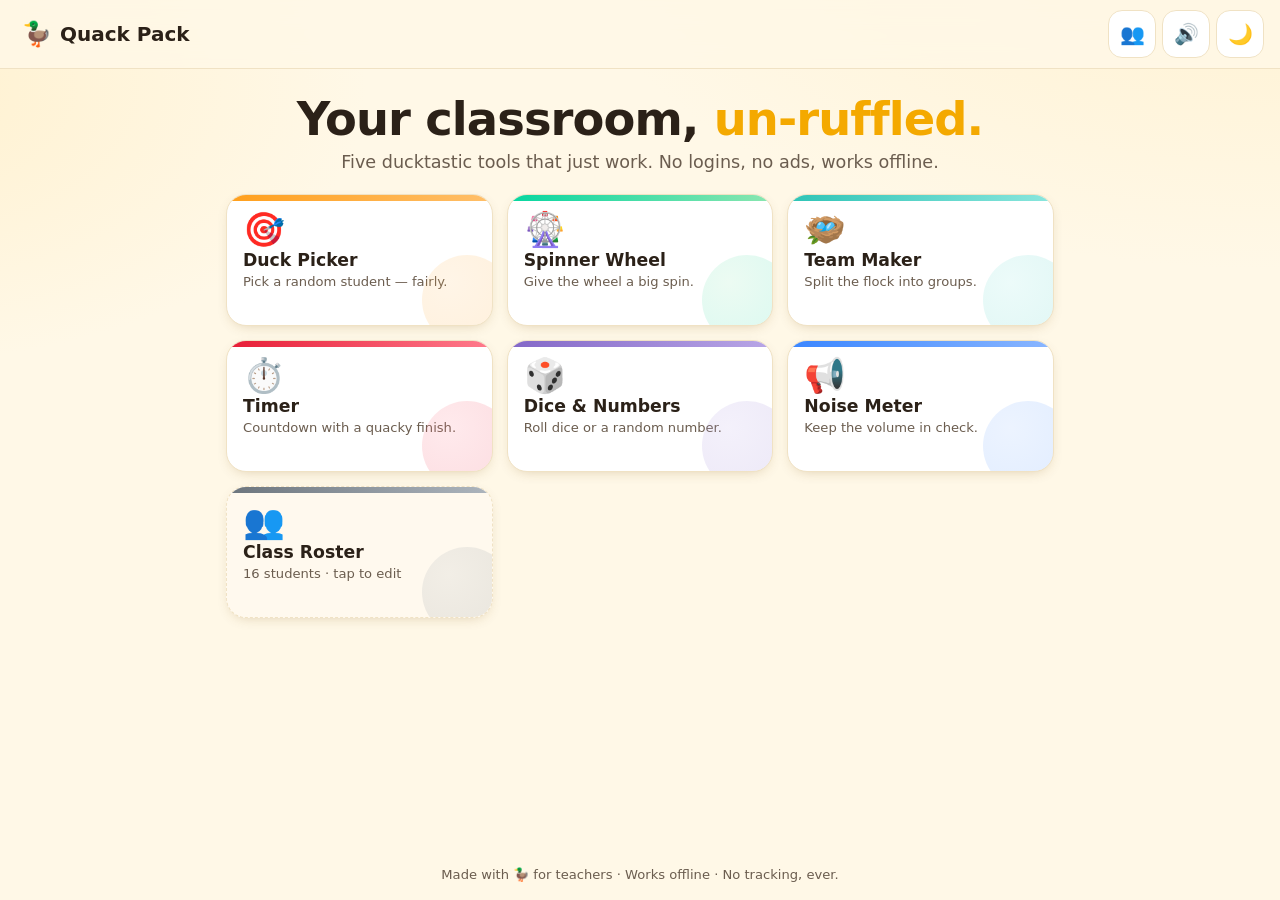
==== index.html @ 996c87c2 "Add Spinner Wheel and Coin Flip tools New canvas-based Spinner Wheel (roster-driven, animated with a" ====
<!DOCTYPE html>
<html lang="en">
<head>
  <meta charset="UTF-8" />
  <meta name="viewport" content="width=device-width, initial-scale=1.0, viewport-fit=cover" />
  <meta name="theme-color" content="#ffd23f" />
  <meta name="description" content="Quack Pack — a free, fun, offline classroom toolkit for K-12 teachers. Random student picker, team maker, timer, dice roller and noise meter." />
  <title>Quack Pack 🦆 — Classroom Toolkit</title>
  <link rel="icon" href="data:image/svg+xml,%3Csvg xmlns='http://www.w3.org/2000/svg' viewBox='0 0 100 100'%3E%3Ctext y='.9em' font-size='90'%3E%F0%9F%A6%86%3C/text%3E%3C/svg%3E" />
  <link rel="stylesheet" href="styles.css" />
</head>
<body>
  <a class="skip-link" href="#main">Skip to content</a>

  <header class="app-header">
    <button class="brand" id="homeBtn" aria-label="Go to Quack Pack home">
      <span class="brand-duck" aria-hidden="true">🦆</span>
      <span class="brand-text">Quack&nbsp;Pack</span>
    </button>
    <div class="header-actions">
      <button class="icon-btn" id="rosterBtn" aria-label="Edit class roster" title="Class roster">
        <span aria-hidden="true">👥</span>
      </button>
      <button class="icon-btn" id="soundBtn" aria-label="Toggle sound" title="Toggle sound" aria-pressed="true">
        <span aria-hidden="true" id="soundIcon">🔊</span>
      </button>
      <button class="icon-btn" id="themeBtn" aria-label="Toggle dark mode" title="Toggle dark mode">
        <span aria-hidden="true" id="themeIcon">🌙</span>
      </button>
    </div>
  </header>

  <main id="main" class="app-main">

    <!-- ===================== HOME / TOOL GRID ===================== -->
    <section id="view-home" class="view is-active" aria-label="Choose a tool">
      <div class="hero">
        <h1 class="hero-title">Your classroom, <span class="wobble">un‑ruffled.</span></h1>
        <p class="hero-sub">Five ducktastic tools that just work. No logins, no ads, works offline.</p>
      </div>

      <nav class="tool-grid" aria-label="Tools">
        <button class="tool-card" data-tool="picker" style="--c:#ff9f1c;--c2:#ffbf69">
          <span class="tool-emoji" aria-hidden="true">🎯</span>
          <span class="tool-name">Duck Picker</span>
          <span class="tool-desc">Pick a random student — fairly.</span>
        </button>
        <button class="tool-card" data-tool="wheel" style="--c:#06d6a0;--c2:#8ae6b0">
          <span class="tool-emoji" aria-hidden="true">🎡</span>
          <span class="tool-name">Spinner Wheel</span>
          <span class="tool-desc">Give the wheel a big spin.</span>
        </button>
        <button class="tool-card" data-tool="teams" style="--c:#2ec4b6;--c2:#8ae6dd">
          <span class="tool-emoji" aria-hidden="true">🪺</span>
          <span class="tool-name">Team Maker</span>
          <span class="tool-desc">Split the flock into groups.</span>
        </button>
        <button class="tool-card" data-tool="timer" style="--c:#e71d36;--c2:#ff7b8c">
          <span class="tool-emoji" aria-hidden="true">⏱️</span>
          <span class="tool-name">Timer</span>
          <span class="tool-desc">Countdown with a quacky finish.</span>
        </button>
        <button class="tool-card" data-tool="dice" style="--c:#8367c7;--c2:#b8a6e6">
          <span class="tool-emoji" aria-hidden="true">🎲</span>
          <span class="tool-name">Dice &amp; Numbers</span>
          <span class="tool-desc">Roll dice or a random number.</span>
        </button>
        <button class="tool-card" data-tool="noise" style="--c:#3a86ff;--c2:#8ab6ff">
          <span class="tool-emoji" aria-hidden="true">📢</span>
          <span class="tool-name">Noise Meter</span>
          <span class="tool-desc">Keep the volume in check.</span>
        </button>
        <button class="tool-card ghost" id="rosterCard" style="--c:#6c757d;--c2:#adb5bd">
          <span class="tool-emoji" aria-hidden="true">👥</span>
          <span class="tool-name">Class Roster</span>
          <span class="tool-desc" id="rosterCount">Add your students →</span>
        </button>
      </nav>
    </section>

    <!-- ===================== DUCK PICKER ===================== -->
    <section id="view-picker" class="view" aria-label="Duck Picker" hidden>
      <div class="tool-head">
        <button class="back-btn" data-back aria-label="Back to tools">‹ Tools</button>
        <h2>🎯 Duck Picker</h2>
      </div>
      <div class="stage picker-stage">
        <div class="pond" id="pond" aria-hidden="true"></div>
        <div class="picked-name" id="pickedName" role="status" aria-live="polite">Tap “Pick” to choose</div>
      </div>
      <div class="controls">
        <button class="btn btn-primary big" id="pickBtn">🎯 Pick a duck</button>
        <label class="switch">
          <input type="checkbox" id="noRepeat" checked />
          <span>No repeats until everyone’s picked</span>
        </label>
        <button class="btn btn-ghost" id="resetPicker">Reset picks</button>
        <p class="hint" id="pickerHint"></p>
      </div>
    </section>

    <!-- ===================== SPINNER WHEEL ===================== -->
    <section id="view-wheel" class="view" aria-label="Spinner Wheel" hidden>
      <div class="tool-head">
        <button class="back-btn" data-back aria-label="Back to tools">‹ Tools</button>
        <h2>🎡 Spinner Wheel</h2>
      </div>
      <div class="stage wheel-stage">
        <div class="wheel-wrap">
          <div class="wheel-pointer" aria-hidden="true"></div>
          <canvas id="wheelCanvas" width="620" height="620" role="img" aria-label="Spinner wheel of student names"></canvas>
          <button class="wheel-hub" id="wheelSpin" aria-label="Spin the wheel">SPIN</button>
        </div>
        <div class="picked-name wheel-result" id="wheelResult" role="status" aria-live="polite">Give it a spin!</div>
      </div>
      <div class="controls">
        <label class="switch">
          <input type="checkbox" id="wheelRemove" />
          <span>Remove each name after it’s picked</span>
        </label>
        <button class="btn btn-ghost" id="wheelReset">Reset wheel</button>
      </div>
    </section>

    <!-- ===================== TEAM MAKER ===================== -->
    <section id="view-teams" class="view" aria-label="Team Maker" hidden>
      <div class="tool-head">
        <button class="back-btn" data-back aria-label="Back to tools">‹ Tools</button>
        <h2>🪺 Team Maker</h2>
      </div>
      <div class="controls team-controls">
        <div class="seg" role="group" aria-label="Split method">
          <button class="seg-btn is-on" id="byTeams" data-mode="teams">By # of teams</button>
          <button class="seg-btn" id="bySize" data-mode="size">By team size</button>
        </div>
        <div class="stepper">
          <button class="btn btn-ghost step" id="teamMinus" aria-label="Decrease">−</button>
          <div class="stepper-val"><span id="teamNum">4</span><small id="teamLabel">teams</small></div>
          <button class="btn btn-ghost step" id="teamPlus" aria-label="Increase">+</button>
        </div>
        <button class="btn btn-primary big" id="makeTeams">🪺 Make teams</button>
      </div>
      <div class="teams-out" id="teamsOut" aria-live="polite"></div>
    </section>

    <!-- ===================== TIMER ===================== -->
    <section id="view-timer" class="view" aria-label="Timer" hidden>
      <div class="tool-head">
        <button class="back-btn" data-back aria-label="Back to tools">‹ Tools</button>
        <h2>⏱️ Timer</h2>
      </div>
      <div class="stage timer-stage">
        <svg class="ring" viewBox="0 0 120 120" aria-hidden="true">
          <circle class="ring-bg" cx="60" cy="60" r="54" />
          <circle class="ring-fg" id="ringFg" cx="60" cy="60" r="54" />
        </svg>
        <div class="timer-face">
          <div class="timer-display" id="timerDisplay" role="timer" aria-live="off">05:00</div>
          <div class="timer-sub" id="timerSub">Ready</div>
        </div>
      </div>
      <div class="presets">
        <button class="chip" data-sec="30">30s</button>
        <button class="chip" data-sec="60">1m</button>
        <button class="chip" data-sec="120">2m</button>
        <button class="chip" data-sec="300">5m</button>
        <button class="chip" data-sec="600">10m</button>
        <button class="chip" data-sec="900">15m</button>
      </div>
      <div class="controls timer-controls">
        <button class="btn btn-ghost step" id="tMinus" aria-label="Subtract a minute">−1m</button>
        <button class="btn btn-primary big" id="timerToggle">▶ Start</button>
        <button class="btn btn-ghost step" id="tPlus" aria-label="Add a minute">+1m</button>
        <button class="btn btn-ghost" id="timerReset">Reset</button>
      </div>
    </section>

    <!-- ===================== DICE & NUMBERS ===================== -->
    <section id="view-dice" class="view" aria-label="Dice and Numbers" hidden>
      <div class="tool-head">
        <button class="back-btn" data-back aria-label="Back to tools">‹ Tools</button>
        <h2>🎲 Dice &amp; Numbers</h2>
      </div>
      <div class="seg" role="group" aria-label="Mode">
        <button class="seg-btn is-on" data-dmode="dice">Dice</button>
        <button class="seg-btn" data-dmode="number">Number</button>
        <button class="seg-btn" data-dmode="coin">Coin</button>
      </div>

      <div id="diceMode">
        <div class="stage dice-stage" id="diceStage"></div>
        <div class="presets">
          <button class="chip dice-count is-on" data-n="1">1 die</button>
          <button class="chip dice-count" data-n="2">2 dice</button>
          <button class="chip dice-count" data-n="3">3 dice</button>
          <button class="chip dice-count" data-n="4">4 dice</button>
        </div>
        <div class="controls">
          <button class="btn btn-primary big" id="rollBtn">🎲 Roll</button>
          <p class="hint" id="diceTotal"></p>
        </div>
      </div>

      <div id="numberMode" hidden>
        <div class="stage number-stage"><span id="numberOut">?</span></div>
        <div class="range-row">
          <label>Min <input type="number" id="numMin" value="1" inputmode="numeric" /></label>
          <label>Max <input type="number" id="numMax" value="100" inputmode="numeric" /></label>
        </div>
        <div class="controls">
          <button class="btn btn-primary big" id="genNumber">🔢 Generate</button>
        </div>
      </div>

      <div id="coinMode" hidden>
        <div class="stage coin-stage">
          <div class="coin" id="coin"><span id="coinFace">🦆</span></div>
        </div>
        <div class="controls">
          <button class="btn btn-primary big" id="flipCoin">🪙 Flip</button>
          <p class="hint" id="coinOut">Heads = 🦆 &nbsp;·&nbsp; Tails = ⭐</p>
        </div>
      </div>
    </section>

    <!-- ===================== NOISE METER ===================== -->
    <section id="view-noise" class="view" aria-label="Noise Meter" hidden>
      <div class="tool-head">
        <button class="back-btn" data-back aria-label="Back to tools">‹ Tools</button>
        <h2>📢 Noise Meter</h2>
      </div>
      <div class="stage noise-stage">
        <div class="noise-duck" id="noiseDuck" aria-hidden="true">😌</div>
        <div class="noise-bar-wrap" aria-hidden="true">
          <div class="noise-bar" id="noiseBar"></div>
        </div>
        <div class="noise-label" id="noiseLabel" role="status" aria-live="polite">Tap start to listen</div>
      </div>
      <div class="controls">
        <button class="btn btn-primary big" id="noiseToggle">🎙️ Start listening</button>
        <label class="range-slider">
          Alarm threshold
          <input type="range" id="noiseThresh" min="20" max="95" value="65" />
        </label>
        <p class="hint">Audio stays on this device — nothing is recorded or sent anywhere.</p>
      </div>
    </section>

  </main>

  <!-- ===================== ROSTER MODAL ===================== -->
  <div class="modal-backdrop" id="rosterModal" hidden>
    <div class="modal" role="dialog" aria-modal="true" aria-labelledby="rosterTitle">
      <div class="modal-head">
        <h2 id="rosterTitle">👥 Class Roster</h2>
        <button class="icon-btn" id="closeRoster" aria-label="Close">✕</button>
      </div>
      <p class="modal-hint">One name per line. Saved on this device automatically.</p>
      <textarea id="rosterText" spellcheck="false" placeholder="Ada&#10;Grace&#10;Alan&#10;Katherine&#10;…"></textarea>
      <div class="modal-foot">
        <span class="roster-badge"><span id="rosterModalCount">0</span> students</span>
        <div class="modal-foot-actions">
          <button class="btn btn-ghost" id="sampleRoster">Load sample</button>
          <button class="btn btn-primary" id="saveRoster">Save</button>
        </div>
      </div>
    </div>
  </div>

  <div class="toast" id="toast" role="status" aria-live="polite" hidden></div>

  <footer class="app-footer">
    Made with 🦆 for teachers · Works offline · No tracking, ever.
  </footer>

  <script src="app.js"></script>
</body>
</html>
---- styles.css ----
/* ===========================================================
   Quack Pack — Classroom Toolkit
   A single, self-contained stylesheet. Mobile-first, theme-aware.
   =========================================================== */

:root {
  --bg: #fff8e7;
  --bg-2: #fff1cf;
  --surface: #ffffff;
  --surface-2: #fff9ee;
  --ink: #2b2118;
  --ink-soft: #6b5d4f;
  --line: #f0e2c4;
  --brand: #ffd23f;
  --brand-deep: #f4a900;
  --accent: #ff9f1c;
  --danger: #e71d36;
  --good: #2ec4b6;
  --shadow: 0 10px 30px -12px rgba(120, 80, 0, .35);
  --shadow-sm: 0 4px 14px -6px rgba(120, 80, 0, .3);
  --radius: 20px;
  --radius-sm: 13px;
  --font: "Baloo 2", "Nunito", system-ui, -apple-system, "Segoe UI", Roboto, sans-serif;
  --tap: 48px;
}

:root[data-theme="dark"] {
  --bg: #1a1712;
  --bg-2: #221d16;
  --surface: #262019;
  --surface-2: #2f271e;
  --ink: #f7efe2;
  --ink-soft: #b7a892;
  --line: #3a3025;
  --shadow: 0 12px 34px -14px rgba(0, 0, 0, .6);
  --shadow-sm: 0 4px 14px -6px rgba(0, 0, 0, .5);
}

* { box-sizing: border-box; }

html { -webkit-text-size-adjust: 100%; }

body {
  margin: 0;
  font-family: var(--font);
  color: var(--ink);
  background:
    radial-gradient(1200px 600px at 100% -10%, var(--bg-2), transparent 60%),
    radial-gradient(900px 500px at -10% 10%, var(--bg-2), transparent 55%),
    var(--bg);
  min-height: 100dvh;
  display: flex;
  flex-direction: column;
  -webkit-font-smoothing: antialiased;
  overscroll-behavior-y: none;
}

/* Load two friendly rounded fonts; degrades gracefully if offline */
@font-face { font-family: "Baloo 2"; font-display: swap; src: local("Baloo 2"); }

.skip-link {
  position: absolute; left: -999px; top: 0; z-index: 100;
  background: var(--ink); color: var(--bg);
  padding: 10px 16px; border-radius: 0 0 10px 0;
}
.skip-link:focus { left: 0; }

/* ---------- Header ---------- */
.app-header {
  position: sticky; top: 0; z-index: 20;
  display: flex; align-items: center; justify-content: space-between;
  gap: 12px;
  padding: max(10px, env(safe-area-inset-top)) 16px 10px;
  padding-left: max(16px, env(safe-area-inset-left));
  padding-right: max(16px, env(safe-area-inset-right));
  background: color-mix(in srgb, var(--bg) 82%, transparent);
  backdrop-filter: blur(12px);
  border-bottom: 1px solid var(--line);
}
.brand {
  display: flex; align-items: center; gap: 8px;
  background: none; border: 0; cursor: pointer;
  font-family: var(--font); font-weight: 800; font-size: 1.25rem;
  color: var(--ink); padding: 6px; border-radius: 12px;
}
.brand-duck { font-size: 1.5rem; transform-origin: 60% 70%; display: inline-block; }
.brand:hover .brand-duck { animation: waddle .5s ease; }
@keyframes waddle { 25%{transform:rotate(-12deg)} 75%{transform:rotate(12deg)} }
.header-actions { display: flex; gap: 6px; }
.icon-btn {
  width: var(--tap); height: var(--tap);
  min-width: var(--tap);
  display: grid; place-items: center;
  font-size: 1.25rem;
  background: var(--surface); color: var(--ink);
  border: 1px solid var(--line); border-radius: 14px;
  cursor: pointer; transition: transform .12s, background .2s;
}
.icon-btn:hover { background: var(--surface-2); }
.icon-btn:active { transform: scale(.92); }
.icon-btn[aria-pressed="false"] { opacity: .5; }

/* ---------- Layout ---------- */
.app-main {
  flex: 1;
  width: 100%; max-width: 860px;
  margin: 0 auto;
  padding: 18px max(16px, env(safe-area-inset-left)) 30px;
  padding-right: max(16px, env(safe-area-inset-right));
}
.view { animation: fade .35s ease; }
.view[hidden] { display: none; }
@keyframes fade { from { opacity: 0; transform: translateY(10px); } }

/* ---------- Hero ---------- */
.hero { text-align: center; margin: 8px 0 22px; }
.hero-title {
  font-size: clamp(1.8rem, 6vw, 2.9rem);
  line-height: 1.05; margin: 0 0 8px; letter-spacing: -.02em;
}
.wobble { color: var(--brand-deep); white-space: nowrap; }
.hero-sub { color: var(--ink-soft); margin: 0; font-size: clamp(.95rem, 3.4vw, 1.1rem); }

/* ---------- Tool grid ---------- */
.tool-grid {
  display: grid;
  grid-template-columns: repeat(2, 1fr);
  gap: 14px;
}
@media (min-width: 620px) { .tool-grid { grid-template-columns: repeat(3, 1fr); } }
.tool-card {
  position: relative; overflow: hidden;
  display: flex; flex-direction: column; align-items: flex-start; gap: 4px;
  text-align: left;
  padding: 18px 16px 16px;
  min-height: 132px;
  background: var(--surface);
  border: 1px solid var(--line);
  border-radius: var(--radius);
  cursor: pointer;
  box-shadow: var(--shadow-sm);
  transition: transform .15s cubic-bezier(.2,.8,.2,1), box-shadow .2s;
  font-family: var(--font);
  color: var(--ink);
}
.tool-card::before {
  content: ""; position: absolute; inset: 0 0 auto 0; height: 6px;
  background: linear-gradient(90deg, var(--c), var(--c2));
}
.tool-card::after {
  content: ""; position: absolute; right: -20px; bottom: -20px;
  width: 90px; height: 90px; border-radius: 50%;
  background: radial-gradient(circle at 30% 30%, var(--c2), var(--c));
  opacity: .16; transition: transform .3s;
}
.tool-card:hover { transform: translateY(-4px); box-shadow: var(--shadow); }
.tool-card:hover::after { transform: scale(1.35); }
.tool-card:active { transform: translateY(-1px) scale(.99); }
.tool-emoji { font-size: 2.1rem; line-height: 1; }
.tool-name { font-weight: 800; font-size: 1.08rem; }
.tool-desc { font-size: .82rem; color: var(--ink-soft); }
.tool-card.ghost { background: var(--surface-2); border-style: dashed; }

/* ---------- Tool head ---------- */
.tool-head { display: flex; align-items: center; gap: 12px; margin-bottom: 18px; }
.tool-head h2 { margin: 0; font-size: 1.45rem; }
.back-btn {
  background: var(--surface); border: 1px solid var(--line);
  color: var(--ink); font-family: var(--font); font-weight: 700;
  padding: 10px 14px; border-radius: 12px; cursor: pointer;
  min-height: var(--tap);
}
.back-btn:hover { background: var(--surface-2); }

/* ---------- Buttons ---------- */
.btn {
  font-family: var(--font); font-weight: 800; font-size: 1rem;
  border-radius: 14px; cursor: pointer; border: 1px solid transparent;
  padding: 14px 22px; min-height: var(--tap);
  transition: transform .12s, box-shadow .2s, background .2s;
}
.btn:active { transform: scale(.96); }
.btn-primary {
  background: linear-gradient(180deg, var(--brand), var(--brand-deep));
  color: #4a2f00; box-shadow: 0 6px 0 -1px var(--brand-deep), var(--shadow-sm);
  border-color: var(--brand-deep);
}
.btn-primary:hover { filter: brightness(1.03); }
.btn-primary:active { box-shadow: 0 2px 0 -1px var(--brand-deep); transform: translateY(2px) scale(.99); }
.btn-primary.big { font-size: 1.15rem; padding: 16px 30px; }
.btn-ghost {
  background: var(--surface); color: var(--ink); border: 1px solid var(--line);
}
.btn-ghost:hover { background: var(--surface-2); }
.step { font-size: 1.05rem; padding: 14px 18px; }

.controls {
  display: flex; flex-direction: column; align-items: center; gap: 14px;
  margin-top: 22px;
}
.hint { color: var(--ink-soft); font-size: .95rem; margin: 0; text-align: center; min-height: 1.2em; }

/* Toggle switch */
.switch { display: inline-flex; align-items: center; gap: 10px; cursor: pointer; font-weight: 600; color: var(--ink-soft); }
.switch input { position: absolute; opacity: 0; width: 0; height: 0; }
.switch span { position: relative; padding-left: 52px; line-height: 30px; }
.switch span::before {
  content: ""; position: absolute; left: 0; top: 0; width: 44px; height: 26px; top: 2px;
  background: var(--line); border-radius: 999px; transition: background .2s;
}
.switch span::after {
  content: ""; position: absolute; left: 3px; top: 5px; width: 20px; height: 20px;
  background: #fff; border-radius: 50%; transition: transform .2s; box-shadow: 0 1px 3px rgba(0,0,0,.3);
}
.switch input:checked + span::before { background: var(--good); }
.switch input:checked + span::after { transform: translateX(18px); }
.switch input:focus-visible + span::before { outline: 3px solid var(--accent); outline-offset: 2px; }

/* ---------- Stages (shared) ---------- */
.stage {
  background: var(--surface);
  border: 1px solid var(--line);
  border-radius: var(--radius);
  box-shadow: var(--shadow-sm);
  padding: 24px;
  display: grid; place-items: center;
  min-height: 220px;
  position: relative; overflow: hidden;
}

/* Picker */
.picker-stage { gap: 14px; }
.pond {
  position: absolute; inset: auto 0 0 0; height: 46%;
  background: linear-gradient(180deg, transparent, color-mix(in srgb, var(--good) 22%, transparent));
  pointer-events: none;
}
.picked-name {
  position: relative; z-index: 1;
  font-size: clamp(1.6rem, 8vw, 3rem); font-weight: 800;
  text-align: center; line-height: 1.1; word-break: break-word;
  color: var(--ink); padding: 0 8px;
}
.picked-name.rolling { color: var(--ink-soft); }
.picked-name.win { animation: pop .5s cubic-bezier(.2,1.4,.4,1); color: var(--brand-deep); }
@keyframes pop { 0%{transform:scale(.4);opacity:0} 60%{transform:scale(1.15)} 100%{transform:scale(1)} }
.confetti-duck {
  position: fixed; top: -40px; z-index: 60; font-size: 1.6rem; pointer-events: none;
  animation: fall linear forwards;
}
@keyframes fall { to { transform: translateY(105vh) rotate(320deg); opacity: .9; } }

/* Teams */
.team-controls { align-items: stretch; }
.seg {
  display: flex; background: var(--surface-2); border: 1px solid var(--line);
  border-radius: 14px; padding: 4px; gap: 4px;
}
.seg-btn {
  flex: 1; border: 0; background: none; cursor: pointer;
  font-family: var(--font); font-weight: 700; color: var(--ink-soft);
  padding: 12px 8px; border-radius: 10px; min-height: 44px; transition: .2s;
}
.seg-btn.is-on { background: var(--surface); color: var(--ink); box-shadow: var(--shadow-sm); }
.stepper {
  display: flex; align-items: center; justify-content: center; gap: 18px;
}
.stepper-val { text-align: center; min-width: 100px; }
.stepper-val span { display: block; font-size: 2.6rem; font-weight: 800; line-height: 1; }
.stepper-val small { color: var(--ink-soft); font-weight: 700; }
.teams-out {
  display: grid; gap: 14px; margin-top: 24px;
  grid-template-columns: repeat(auto-fill, minmax(160px, 1fr));
}
.team {
  background: var(--surface); border: 1px solid var(--line);
  border-radius: var(--radius-sm); overflow: hidden; box-shadow: var(--shadow-sm);
  animation: pop .4s cubic-bezier(.2,1.2,.4,1) both;
}
.team-head { padding: 10px 14px; font-weight: 800; color: #4a2f00; }
.team ul { list-style: none; margin: 0; padding: 6px 14px 14px; display: grid; gap: 4px; }
.team li { padding: 4px 0; border-bottom: 1px dashed var(--line); }
.team li:last-child { border-bottom: 0; }

/* Timer */
.timer-stage { min-height: 300px; background: transparent; border: 0; box-shadow: none; }
.ring { width: min(72vw, 300px); height: min(72vw, 300px); transform: rotate(-90deg); }
.ring-bg { fill: none; stroke: var(--line); stroke-width: 8; }
.ring-fg {
  fill: none; stroke: url(#g); stroke: var(--brand-deep); stroke-width: 9;
  stroke-linecap: round;
  stroke-dasharray: 339.29; stroke-dashoffset: 0;
  transition: stroke-dashoffset .95s linear, stroke .4s;
}
.ring-fg.warn { stroke: var(--danger); }
.timer-face { position: absolute; inset: 0; display: grid; place-content: center; text-align: center; }
.timer-display { font-size: clamp(2.6rem, 15vw, 4.4rem); font-weight: 800; font-variant-numeric: tabular-nums; letter-spacing: .01em; }
.timer-sub { color: var(--ink-soft); font-weight: 700; margin-top: 2px; }
.timer-stage.ringing .timer-display { animation: shake .4s ease infinite; color: var(--danger); }
@keyframes shake { 25%{transform:translateX(-6px)} 75%{transform:translateX(6px)} }
.timer-controls { flex-direction: row; flex-wrap: wrap; }
.presets { display: flex; flex-wrap: wrap; gap: 8px; justify-content: center; margin-top: 8px; }
.chip {
  background: var(--surface); border: 1px solid var(--line); color: var(--ink);
  font-family: var(--font); font-weight: 700; padding: 10px 16px; border-radius: 999px;
  cursor: pointer; min-height: 44px; transition: .15s;
}
.chip:hover { background: var(--surface-2); }
.chip.is-on { background: var(--brand); color: #4a2f00; border-color: var(--brand-deep); }

/* Dice */
.dice-stage { display: flex; flex-wrap: wrap; gap: 14px; min-height: 180px; }
.die {
  width: 74px; height: 74px; background: #fff; border-radius: 16px;
  border: 1px solid #e7d9bb; box-shadow: var(--shadow-sm);
  display: grid; grid-template: repeat(3,1fr)/repeat(3,1fr);
  padding: 12px; gap: 4px;
  animation: tumble .5s ease;
}
@keyframes tumble { 0%{transform:rotate(-25deg) scale(.6)} 60%{transform:rotate(12deg) scale(1.08)} 100%{transform:rotate(0) scale(1)} }
.die .pip { border-radius: 50%; background: #2b2118; align-self: center; justify-self: center; width: 12px; height: 12px; }
.number-stage { font-size: clamp(3.5rem, 22vw, 7rem); font-weight: 800; font-variant-numeric: tabular-nums; }
.number-stage.pulse { animation: pop .5s cubic-bezier(.2,1.4,.4,1); color: var(--brand-deep); }
.range-row { display: flex; gap: 14px; justify-content: center; margin-top: 18px; flex-wrap: wrap; }
.range-row label { display: flex; flex-direction: column; gap: 6px; font-weight: 700; color: var(--ink-soft); }
.range-row input {
  font-family: var(--font); font-size: 1.2rem; font-weight: 700; width: 130px;
  padding: 12px; border-radius: 12px; border: 1px solid var(--line);
  background: var(--surface); color: var(--ink); text-align: center;
}

/* Spinner Wheel */
.wheel-stage { gap: 20px; background: transparent; border: 0; box-shadow: none; }
.wheel-wrap { position: relative; width: min(80vw, 340px); aspect-ratio: 1; }
#wheelCanvas { width: 100%; height: 100%; display: block; border-radius: 50%; box-shadow: var(--shadow); }
.wheel-pointer {
  position: absolute; top: -4px; left: 50%; transform: translateX(-50%);
  width: 0; height: 0; z-index: 3;
  border-left: 15px solid transparent; border-right: 15px solid transparent;
  border-top: 26px solid var(--danger);
  filter: drop-shadow(0 2px 2px rgba(0,0,0,.35));
}
.wheel-hub {
  position: absolute; top: 50%; left: 50%; transform: translate(-50%, -50%);
  width: 74px; height: 74px; border-radius: 50%;
  background: linear-gradient(180deg, var(--brand), var(--brand-deep));
  border: 5px solid var(--surface); color: #4a2f00;
  font-family: var(--font); font-weight: 800; font-size: 1.05rem; letter-spacing: .04em;
  cursor: pointer; z-index: 2; box-shadow: var(--shadow-sm);
  transition: transform .12s;
}
.wheel-hub:hover { transform: translate(-50%, -50%) scale(1.06); }
.wheel-hub:active { transform: translate(-50%, -50%) scale(.94); }
.wheel-hub:disabled { cursor: default; opacity: .8; }
.wheel-result { font-size: clamp(1.3rem, 6vw, 2.1rem); min-height: 1.2em; }
.wheel-result.win { animation: pop .5s cubic-bezier(.2,1.4,.4,1); color: var(--brand-deep); }

/* Coin flip */
.coin-stage { min-height: 220px; background: transparent; border: 0; box-shadow: none; }
.coin {
  width: min(46vw, 170px); aspect-ratio: 1; border-radius: 50%;
  display: grid; place-items: center; font-size: clamp(3rem, 16vw, 5rem);
  background: radial-gradient(circle at 35% 30%, #ffe89a, var(--brand) 55%, var(--brand-deep));
  border: 6px solid var(--brand-deep); box-shadow: var(--shadow);
}
.coin.flipping { animation: flip 1s cubic-bezier(.3,.1,.3,1); }
@keyframes flip {
  0% { transform: rotateY(0) scale(1); }
  100% { transform: rotateY(1980deg) scale(1); }
}

/* Noise */
.noise-stage { flex-direction: column; gap: 20px; min-height: 320px; }
.noise-duck { font-size: clamp(4rem, 22vw, 7rem); transition: transform .1s; }
.noise-bar-wrap {
  width: 100%; max-width: 460px; height: 26px; background: var(--surface-2);
  border: 1px solid var(--line); border-radius: 999px; overflow: hidden;
}
.noise-bar {
  height: 100%; width: 0%;
  background: linear-gradient(90deg, var(--good), var(--brand), var(--accent), var(--danger));
  border-radius: 999px; transition: width .08s linear;
}
.noise-label { font-weight: 800; font-size: 1.15rem; }
.noise-stage.loud { animation: flashRed .5s ease infinite; }
@keyframes flashRed { 50% { background: color-mix(in srgb, var(--danger) 14%, var(--surface)); } }

/* Range slider */
.range-slider { display: flex; flex-direction: column; gap: 8px; align-items: center; font-weight: 700; color: var(--ink-soft); width: 100%; max-width: 320px; }
.range-slider input[type="range"] { width: 100%; accent-color: var(--accent); height: 30px; }

/* ---------- Modal ---------- */
.modal-backdrop {
  position: fixed; inset: 0; z-index: 50;
  background: rgba(30, 20, 5, .5);
  display: grid; place-items: end center;
  padding: 0; animation: fade .2s ease;
}
.modal-backdrop[hidden] { display: none; }
@media (min-width: 560px) { .modal-backdrop { place-items: center; padding: 20px; } }
.modal {
  background: var(--surface); width: 100%; max-width: 520px;
  border-radius: 22px 22px 0 0;
  padding: 20px 20px max(20px, env(safe-area-inset-bottom));
  box-shadow: var(--shadow);
  animation: sheet .3s cubic-bezier(.2,.9,.3,1);
}
@media (min-width: 560px) { .modal { border-radius: 22px; } }
@keyframes sheet { from { transform: translateY(40px); opacity: .6; } }
.modal-head { display: flex; align-items: center; justify-content: space-between; }
.modal-head h2 { margin: 0; font-size: 1.35rem; }
.modal-hint { color: var(--ink-soft); font-size: .9rem; margin: 6px 0 12px; }
#rosterText {
  width: 100%; min-height: 220px; resize: vertical;
  font-family: var(--font); font-size: 1.05rem; line-height: 1.6;
  padding: 14px; border-radius: 14px; border: 1px solid var(--line);
  background: var(--surface-2); color: var(--ink);
}
.modal-foot { display: flex; align-items: center; justify-content: space-between; gap: 12px; margin-top: 14px; flex-wrap: wrap; }
.modal-foot-actions { display: flex; gap: 10px; }
.roster-badge { font-weight: 800; color: var(--ink-soft); }

/* ---------- Toast ---------- */
.toast {
  position: fixed; left: 50%; bottom: calc(20px + env(safe-area-inset-bottom));
  transform: translateX(-50%);
  background: var(--ink); color: var(--bg);
  padding: 12px 20px; border-radius: 999px; font-weight: 700;
  z-index: 70; box-shadow: var(--shadow);
  animation: toastIn .25s ease;
  max-width: 90vw; text-align: center;
}
@keyframes toastIn { from { transform: translate(-50%, 20px); opacity: 0; } }

/* ---------- Footer ---------- */
.app-footer {
  text-align: center; color: var(--ink-soft); font-size: .82rem;
  padding: 18px 16px calc(18px + env(safe-area-inset-bottom));
}

/* ---------- Focus visibility ---------- */
:focus-visible { outline: 3px solid var(--accent); outline-offset: 2px; border-radius: 6px; }

/* ---------- Reduced motion ---------- */
@media (prefers-reduced-motion: reduce) {
  *, *::before, *::after { animation-duration: .001ms !important; transition-duration: .001ms !important; }
}
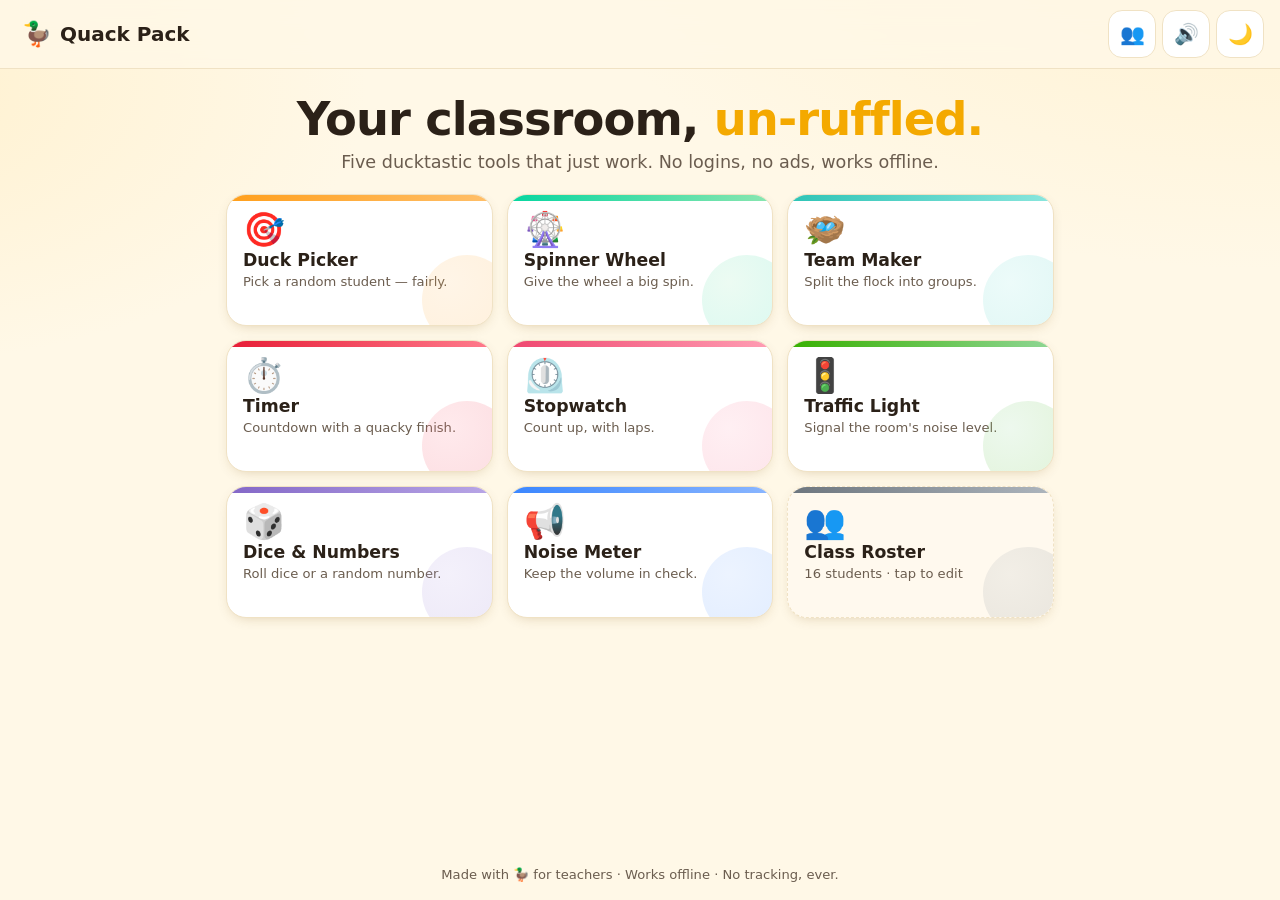
==== commit 27afb23e: "Add Stopwatch, Traffic Light, and roster sharing - Stopwatch tool: count-up timer with lap splits an" ====
--- a/index.html
+++ b/index.html
@@ -60,6 +60,16 @@
           <span class="tool-name">Timer</span>
           <span class="tool-desc">Countdown with a quacky finish.</span>
         </button>
+        <button class="tool-card" data-tool="stopwatch" style="--c:#ef476f;--c2:#ff9db3">
+          <span class="tool-emoji" aria-hidden="true">⏲️</span>
+          <span class="tool-name">Stopwatch</span>
+          <span class="tool-desc">Count up, with laps.</span>
+        </button>
+        <button class="tool-card" data-tool="traffic" style="--c:#38b000;--c2:#8fd694">
+          <span class="tool-emoji" aria-hidden="true">🚦</span>
+          <span class="tool-name">Traffic Light</span>
+          <span class="tool-desc">Signal the room's noise level.</span>
+        </button>
         <button class="tool-card" data-tool="dice" style="--c:#8367c7;--c2:#b8a6e6">
           <span class="tool-emoji" aria-hidden="true">🎲</span>
           <span class="tool-name">Dice &amp; Numbers</span>
@@ -175,6 +185,49 @@
       </div>
     </section>
 
+    <!-- ===================== STOPWATCH ===================== -->
+    <section id="view-stopwatch" class="view" aria-label="Stopwatch" hidden>
+      <div class="tool-head">
+        <button class="back-btn" data-back aria-label="Back to tools">‹ Tools</button>
+        <h2>⏲️ Stopwatch</h2>
+      </div>
+      <div class="stage timer-stage">
+        <svg class="ring" viewBox="0 0 120 120" aria-hidden="true">
+          <circle class="ring-bg" cx="60" cy="60" r="54" />
+          <circle class="ring-fg" id="swRing" cx="60" cy="60" r="54" />
+        </svg>
+        <div class="timer-face">
+          <div class="timer-display" id="swDisplay">00:00<small>.0</small></div>
+          <div class="timer-sub" id="swSub">Ready</div>
+        </div>
+      </div>
+      <div class="controls timer-controls">
+        <button class="btn btn-ghost step" id="swLap">Lap</button>
+        <button class="btn btn-primary big" id="swToggle">▶ Start</button>
+        <button class="btn btn-ghost step" id="swReset">Reset</button>
+      </div>
+      <ol class="laps" id="swLaps" aria-live="polite"></ol>
+    </section>
+
+    <!-- ===================== TRAFFIC LIGHT ===================== -->
+    <section id="view-traffic" class="view" aria-label="Traffic Light" hidden>
+      <div class="tool-head">
+        <button class="back-btn" data-back aria-label="Back to tools">‹ Tools</button>
+        <h2>🚦 Traffic Light</h2>
+      </div>
+      <div class="stage traffic-stage">
+        <div class="light-housing" role="group" aria-label="Room signal">
+          <button class="lamp lamp-red" data-state="red" aria-label="Red — silent"></button>
+          <button class="lamp lamp-amber" data-state="amber" aria-label="Amber — whisper"></button>
+          <button class="lamp lamp-green" data-state="green" aria-label="Green — talk and work"></button>
+        </div>
+        <div class="traffic-label" id="trafficLabel" role="status" aria-live="polite">Tap a light</div>
+      </div>
+      <div class="controls">
+        <p class="hint">Tap a light to set the room signal — it stays put until you change it.</p>
+      </div>
+    </section>
+
     <!-- ===================== DICE & NUMBERS ===================== -->
     <section id="view-dice" class="view" aria-label="Dice and Numbers" hidden>
       <div class="tool-head">
@@ -264,6 +317,15 @@
           <button class="btn btn-primary" id="saveRoster">Save</button>
         </div>
       </div>
+      <div class="share-row">
+        <span class="share-title">Move this roster to another device</span>
+        <div class="share-actions">
+          <button class="btn btn-ghost" id="copyLink">🔗 Copy link</button>
+          <button class="btn btn-ghost" id="downloadRoster">⬇️ Backup</button>
+          <button class="btn btn-ghost" id="importRoster">📂 Restore</button>
+          <input type="file" id="importFile" accept=".txt,text/plain" hidden />
+        </div>
+      </div>
     </div>
   </div>
 
--- a/styles.css
+++ b/styles.css
@@ -369,6 +369,58 @@
   100% { transform: rotateY(1980deg) scale(1); }
 }
 
+/* Stopwatch laps */
+.timer-display small { font-size: .45em; font-weight: 700; color: var(--ink-soft); }
+.laps {
+  list-style: none; margin: 20px auto 0; padding: 0;
+  max-width: 420px; display: grid; gap: 6px;
+}
+.laps li {
+  display: flex; justify-content: space-between; align-items: center;
+  background: var(--surface); border: 1px solid var(--line);
+  border-radius: 12px; padding: 10px 16px; font-weight: 700;
+  font-variant-numeric: tabular-nums;
+  animation: pop .3s cubic-bezier(.2,1.2,.4,1) both;
+}
+.laps li .lap-n { color: var(--ink-soft); }
+.laps li .lap-split { color: var(--ink-soft); font-weight: 600; font-size: .9em; }
+
+/* Traffic light */
+.traffic-stage { flex-direction: column; gap: 22px; min-height: 360px; }
+.light-housing {
+  display: flex; flex-direction: column; gap: 16px;
+  padding: 20px; border-radius: 28px;
+  background: linear-gradient(180deg, #2b2b30, #17171a);
+  box-shadow: var(--shadow), inset 0 2px 4px rgba(255,255,255,.06);
+}
+.lamp {
+  width: min(24vw, 96px); aspect-ratio: 1; border-radius: 50%;
+  border: 3px solid rgba(0,0,0,.4); cursor: pointer;
+  background: #3a3a40; transition: transform .12s, box-shadow .25s, background .25s, filter .25s;
+  filter: saturate(.5) brightness(.5);
+}
+.lamp:active { transform: scale(.94); }
+.lamp-red    { background: radial-gradient(circle at 35% 30%, #ff8a8a, #e71d36 60%, #a10f22); }
+.lamp-amber  { background: radial-gradient(circle at 35% 30%, #ffe08a, #ffbf1c 60%, #c98a00); }
+.lamp-green  { background: radial-gradient(circle at 35% 30%, #b6f5b6, #38b000 60%, #1f6b00); }
+.lamp.on { filter: none; box-shadow: 0 0 30px 4px currentColor; }
+.lamp-red.on   { color: #ff5a6e; }
+.lamp-amber.on { color: #ffcf4d; }
+.lamp-green.on { color: #57d945; }
+.traffic-label {
+  font-weight: 800; font-size: clamp(1.4rem, 6vw, 2rem); text-align: center;
+  min-height: 1.3em; transition: color .25s;
+}
+
+/* Roster share */
+.share-row {
+  margin-top: 16px; padding-top: 16px; border-top: 1px solid var(--line);
+  display: flex; flex-direction: column; gap: 10px;
+}
+.share-title { font-weight: 700; color: var(--ink-soft); font-size: .9rem; }
+.share-actions { display: flex; gap: 8px; flex-wrap: wrap; }
+.share-actions .btn { padding: 12px 14px; font-size: .95rem; flex: 1; min-width: 120px; }
+
 /* Noise */
 .noise-stage { flex-direction: column; gap: 20px; min-height: 320px; }
 .noise-duck { font-size: clamp(4rem, 22vw, 7rem); transition: transform .1s; }
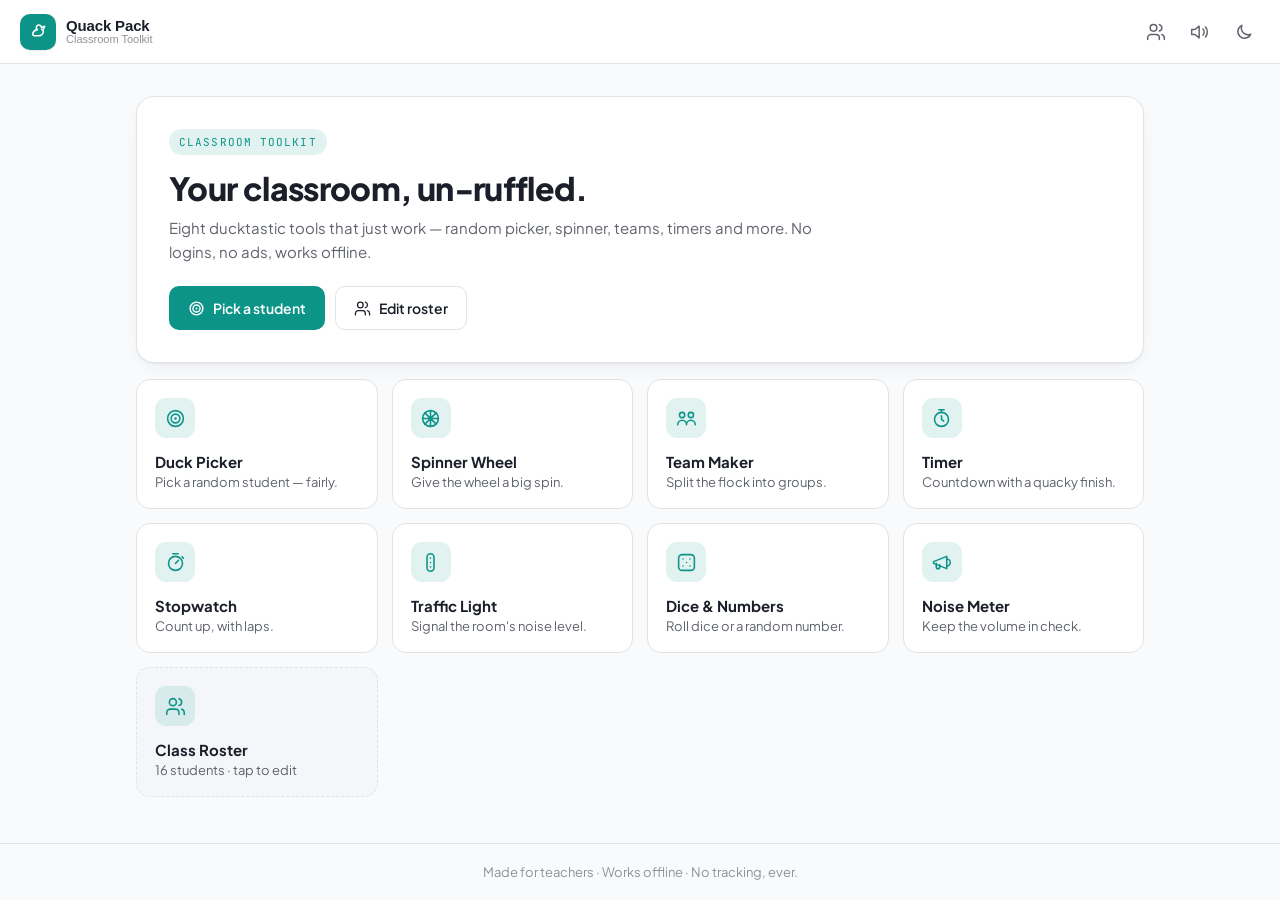
==== commit cae167d1: "UI refactor" ====
--- a/index.html
+++ b/index.html
@@ -3,10 +3,17 @@
 <head>
   <meta charset="UTF-8" />
   <meta name="viewport" content="width=device-width, initial-scale=1.0, viewport-fit=cover" />
-  <meta name="theme-color" content="#ffd23f" />
-  <meta name="description" content="Quack Pack — a free, fun, offline classroom toolkit for K-12 teachers. Random student picker, team maker, timer, dice roller and noise meter." />
-  <title>Quack Pack 🦆 — Classroom Toolkit</title>
-  <link rel="icon" href="data:image/svg+xml,%3Csvg xmlns='http://www.w3.org/2000/svg' viewBox='0 0 100 100'%3E%3Ctext y='.9em' font-size='90'%3E%F0%9F%A6%86%3C/text%3E%3C/svg%3E" />
+  <meta name="theme-color" content="#0d9488" />
+  <meta name="description" content="Quack Pack — a free, fun, offline classroom toolkit for K-12 teachers. Random student picker, spinner wheel, team maker, timer, stopwatch, traffic light, dice roller and noise meter." />
+  <meta property="og:title" content="Quack Pack — Classroom Toolkit" />
+  <meta property="og:description" content="A free, fun, offline toolkit for K-12 teachers: student picker, spinner wheel, team maker, timer, stopwatch, traffic light, dice & noise meter. No logins, no ads." />
+  <meta property="og:type" content="website" />
+  <meta name="twitter:card" content="summary" />
+  <title>Quack Pack — Classroom Toolkit</title>
+  <link rel="icon" href="data:image/svg+xml,%3Csvg xmlns='http://www.w3.org/2000/svg' viewBox='0 0 24 24' fill='none' stroke='%230d9488' stroke-width='1.8' stroke-linecap='round' stroke-linejoin='round'%3E%3Cpath d='M15.5 7.5a3 3 0 1 0-4.9 2.35'/%3E%3Cpath d='M10.6 9.85C7.5 10.6 5.5 12.7 5.5 15.2c0 .9.7 1.6 1.6 1.6h5.4a5 5 0 0 0 5-5c0-1.2-.9-2.2-2-2.4'/%3E%3Cpath d='M15.5 7.5 19 6l-1.3 3'/%3E%3C/svg%3E" />
+  <link rel="preconnect" href="https://fonts.googleapis.com">
+  <link rel="preconnect" href="https://fonts.gstatic.com" crossorigin>
+  <link href="https://fonts.googleapis.com/css2?family=Plus+Jakarta+Sans:wght@400;500;600;700;800&family=JetBrains+Mono:wght@500;600&display=swap" rel="stylesheet">
   <link rel="stylesheet" href="styles.css" />
 </head>
 <body>
@@ -14,18 +21,23 @@
 
   <header class="app-header">
     <button class="brand" id="homeBtn" aria-label="Go to Quack Pack home">
-      <span class="brand-duck" aria-hidden="true">🦆</span>
-      <span class="brand-text">Quack&nbsp;Pack</span>
+      <span class="brand-mark" aria-hidden="true">
+        <svg viewBox="0 0 24 24" fill="none" stroke="currentColor" stroke-width="1.8" stroke-linecap="round" stroke-linejoin="round"><path d="M15.5 7.5a3 3 0 1 0-4.9 2.35"/><path d="M10.6 9.85C7.5 10.6 5.5 12.7 5.5 15.2c0 .9.7 1.6 1.6 1.6h5.4a5 5 0 0 0 5-5c0-1.2-.9-2.2-2-2.4"/><path d="M15.5 7.5 19 6l-1.3 3"/></svg>
+      </span>
+      <span class="brand-text">
+        <span class="brand-name">Quack Pack</span>
+        <span class="brand-sub">Classroom Toolkit</span>
+      </span>
     </button>
     <div class="header-actions">
       <button class="icon-btn" id="rosterBtn" aria-label="Edit class roster" title="Class roster">
-        <span aria-hidden="true">👥</span>
+        <svg viewBox="0 0 24 24" fill="none" stroke="currentColor" stroke-width="1.8" stroke-linecap="round" stroke-linejoin="round"><path d="M16 21v-2a4 4 0 0 0-4-4H6a4 4 0 0 0-4 4v2"/><circle cx="9" cy="7" r="4"/><path d="M22 21v-2a4 4 0 0 0-3-3.87"/><path d="M16 3.13a4 4 0 0 1 0 7.75"/></svg>
       </button>
       <button class="icon-btn" id="soundBtn" aria-label="Toggle sound" title="Toggle sound" aria-pressed="true">
-        <span aria-hidden="true" id="soundIcon">🔊</span>
+        <span aria-hidden="true" id="soundIcon"></span>
       </button>
       <button class="icon-btn" id="themeBtn" aria-label="Toggle dark mode" title="Toggle dark mode">
-        <span aria-hidden="true" id="themeIcon">🌙</span>
+        <span aria-hidden="true" id="themeIcon"></span>
       </button>
     </div>
   </header>
@@ -35,53 +47,64 @@
     <!-- ===================== HOME / TOOL GRID ===================== -->
     <section id="view-home" class="view is-active" aria-label="Choose a tool">
       <div class="hero">
-        <h1 class="hero-title">Your classroom, <span class="wobble">un‑ruffled.</span></h1>
-        <p class="hero-sub">Five ducktastic tools that just work. No logins, no ads, works offline.</p>
+        <div class="hero-badge">Classroom Toolkit</div>
+        <h1 class="hero-title">Your classroom, un&#8209;ruffled.</h1>
+        <p class="hero-sub">Eight ducktastic tools that just work — random picker, spinner, teams, timers and more. No logins, no ads, works offline.</p>
+        <div class="hero-actions">
+          <button class="btn btn-primary" data-tool="picker">
+            <svg viewBox="0 0 24 24" fill="none" stroke="currentColor" stroke-width="2" stroke-linecap="round" stroke-linejoin="round"><circle cx="12" cy="12" r="9"/><circle cx="12" cy="12" r="5"/><circle cx="12" cy="12" r="1.4" fill="currentColor" stroke="none"/></svg>
+            Pick a student
+          </button>
+          <button class="btn btn-ghost" id="rosterBtn2">
+            <svg viewBox="0 0 24 24" fill="none" stroke="currentColor" stroke-width="1.8" stroke-linecap="round" stroke-linejoin="round"><path d="M16 21v-2a4 4 0 0 0-4-4H6a4 4 0 0 0-4 4v2"/><circle cx="9" cy="7" r="4"/><path d="M22 21v-2a4 4 0 0 0-3-3.87"/><path d="M16 3.13a4 4 0 0 1 0 7.75"/></svg>
+            Edit roster
+          </button>
+        </div>
       </div>
 
       <nav class="tool-grid" aria-label="Tools">
-        <button class="tool-card" data-tool="picker" style="--c:#ff9f1c;--c2:#ffbf69">
-          <span class="tool-emoji" aria-hidden="true">🎯</span>
+        <button class="tool-card" data-tool="picker">
+          <span class="tool-ico" aria-hidden="true"><svg viewBox="0 0 24 24" fill="none" stroke="currentColor" stroke-width="1.8" stroke-linecap="round" stroke-linejoin="round"><circle cx="12" cy="12" r="9"/><circle cx="12" cy="12" r="5"/><circle cx="12" cy="12" r="1.4" fill="currentColor" stroke="none"/></svg></span>
           <span class="tool-name">Duck Picker</span>
           <span class="tool-desc">Pick a random student — fairly.</span>
         </button>
-        <button class="tool-card" data-tool="wheel" style="--c:#06d6a0;--c2:#8ae6b0">
-          <span class="tool-emoji" aria-hidden="true">🎡</span>
+        <button class="tool-card" data-tool="wheel">
+          <span class="tool-ico" aria-hidden="true"><svg viewBox="0 0 24 24" fill="none" stroke="currentColor" stroke-width="1.8" stroke-linecap="round" stroke-linejoin="round"><circle cx="12" cy="12" r="9"/><path d="M12 3v18M3 12h18M5.6 5.6l12.8 12.8M18.4 5.6 5.6 18.4"/></svg></span>
           <span class="tool-name">Spinner Wheel</span>
           <span class="tool-desc">Give the wheel a big spin.</span>
         </button>
-        <button class="tool-card" data-tool="teams" style="--c:#2ec4b6;--c2:#8ae6dd">
-          <span class="tool-emoji" aria-hidden="true">🪺</span>
+        <button class="tool-card" data-tool="teams">
+          <span class="tool-ico" aria-hidden="true"><svg viewBox="0 0 24 24" fill="none" stroke="currentColor" stroke-width="1.8" stroke-linecap="round" stroke-linejoin="round"><circle cx="7" cy="8" r="3"/><circle cx="17" cy="8" r="3"/><path d="M2 19c0-2.8 2.2-5 5-5s5 2.2 5 5M12 19c0-2.8 2.2-5 5-5s5 2.2 5 5"/></svg></span>
           <span class="tool-name">Team Maker</span>
           <span class="tool-desc">Split the flock into groups.</span>
         </button>
-        <button class="tool-card" data-tool="timer" style="--c:#e71d36;--c2:#ff7b8c">
-          <span class="tool-emoji" aria-hidden="true">⏱️</span>
+        <button class="tool-card" data-tool="timer">
+          <span class="tool-ico" aria-hidden="true"><svg viewBox="0 0 24 24" fill="none" stroke="currentColor" stroke-width="1.8" stroke-linecap="round" stroke-linejoin="round"><circle cx="12" cy="13" r="8"/><path d="M12 9v4l2.5 2M9 2h6M12 2v3"/></svg></span>
           <span class="tool-name">Timer</span>
           <span class="tool-desc">Countdown with a quacky finish.</span>
         </button>
-        <button class="tool-card" data-tool="stopwatch" style="--c:#ef476f;--c2:#ff9db3">
-          <span class="tool-emoji" aria-hidden="true">⏲️</span>
+        <button class="tool-card" data-tool="stopwatch">
+          <span class="tool-ico" aria-hidden="true"><svg viewBox="0 0 24 24" fill="none" stroke="currentColor" stroke-width="1.8" stroke-linecap="round" stroke-linejoin="round"><circle cx="12" cy="13" r="8"/><path d="M12 13l3.5-3.5M9 2h6M19.5 5.5 21 7"/></svg></span>
           <span class="tool-name">Stopwatch</span>
           <span class="tool-desc">Count up, with laps.</span>
         </button>
-        <button class="tool-card" data-tool="traffic" style="--c:#38b000;--c2:#8fd694">
-          <span class="tool-emoji" aria-hidden="true">🚦</span>
+        <button class="tool-card" data-tool="traffic">
+          <span class="tool-ico" aria-hidden="true"><svg viewBox="0 0 24 24" fill="none" stroke="currentColor" stroke-width="1.8" stroke-linecap="round" stroke-linejoin="round"><rect x="8" y="2" width="8" height="20" rx="4"/><path d="M12 7h.01M12 12h.01M12 17h.01"/></svg></span>
           <span class="tool-name">Traffic Light</span>
           <span class="tool-desc">Signal the room's noise level.</span>
         </button>
-        <button class="tool-card" data-tool="dice" style="--c:#8367c7;--c2:#b8a6e6">
-          <span class="tool-emoji" aria-hidden="true">🎲</span>
+        <button class="tool-card" data-tool="dice">
+          <span class="tool-ico" aria-hidden="true"><svg viewBox="0 0 24 24" fill="none" stroke="currentColor" stroke-width="1.8" stroke-linecap="round" stroke-linejoin="round"><rect x="3" y="3" width="18" height="18" rx="4"/><path d="M8 8h.01M16 8h.01M12 12h.01M8 16h.01M16 16h.01"/></svg></span>
           <span class="tool-name">Dice &amp; Numbers</span>
           <span class="tool-desc">Roll dice or a random number.</span>
         </button>
-        <button class="tool-card" data-tool="noise" style="--c:#3a86ff;--c2:#8ab6ff">
-          <span class="tool-emoji" aria-hidden="true">📢</span>
+        <button class="tool-card" data-tool="noise">
+          <span class="tool-ico" aria-hidden="true"><svg viewBox="0 0 24 24" fill="none" stroke="currentColor" stroke-width="1.8" stroke-linecap="round" stroke-linejoin="round"><path d="m3 11 15-6v14L3 13z"/><path d="M18 8a3 3 0 0 1 0 8"/><path d="M6 13v4a2 2 0 0 0 4 0v-2.5"/></svg></span>
           <span class="tool-name">Noise Meter</span>
           <span class="tool-desc">Keep the volume in check.</span>
         </button>
-        <button class="tool-card ghost" id="rosterCard" style="--c:#6c757d;--c2:#adb5bd">
-          <span class="tool-emoji" aria-hidden="true">👥</span>
+        <button class="tool-card ghost" id="rosterCard">
+          <span class="tool-ico" aria-hidden="true"><svg viewBox="0 0 24 24" fill="none" stroke="currentColor" stroke-width="1.8" stroke-linecap="round" stroke-linejoin="round"><path d="M16 21v-2a4 4 0 0 0-4-4H6a4 4 0 0 0-4 4v2"/><circle cx="9" cy="7" r="4"/><path d="M22 21v-2a4 4 0 0 0-3-3.87"/><path d="M16 3.13a4 4 0 0 1 0 7.75"/></svg></span>
           <span class="tool-name">Class Roster</span>
           <span class="tool-desc" id="rosterCount">Add your students →</span>
         </button>
@@ -91,20 +114,20 @@
     <!-- ===================== DUCK PICKER ===================== -->
     <section id="view-picker" class="view" aria-label="Duck Picker" hidden>
       <div class="tool-head">
-        <button class="back-btn" data-back aria-label="Back to tools">‹ Tools</button>
-        <h2>🎯 Duck Picker</h2>
+        <button class="back-btn" data-back aria-label="Back to tools"><svg viewBox="0 0 24 24" fill="none" stroke="currentColor" stroke-width="2" stroke-linecap="round" stroke-linejoin="round"><path d="M19 12H5M11 6l-6 6 6 6"/></svg>Tools</button>
+        <h2>Duck Picker</h2>
       </div>
       <div class="stage picker-stage">
         <div class="pond" id="pond" aria-hidden="true"></div>
         <div class="picked-name" id="pickedName" role="status" aria-live="polite">Tap “Pick” to choose</div>
       </div>
       <div class="controls">
-        <button class="btn btn-primary big" id="pickBtn">🎯 Pick a duck</button>
+        <button class="btn btn-primary big" id="pickBtn"><svg viewBox="0 0 24 24" fill="none" stroke="currentColor" stroke-width="2" stroke-linecap="round" stroke-linejoin="round"><circle cx="12" cy="12" r="9"/><circle cx="12" cy="12" r="5"/><circle cx="12" cy="12" r="1.4" fill="currentColor" stroke="none"/></svg>Pick a duck</button>
         <label class="switch">
           <input type="checkbox" id="noRepeat" checked />
           <span>No repeats until everyone’s picked</span>
         </label>
-        <button class="btn btn-ghost" id="resetPicker">Reset picks</button>
+        <button class="btn btn-ghost" id="resetPicker"><svg viewBox="0 0 24 24" fill="none" stroke="currentColor" stroke-width="2" stroke-linecap="round" stroke-linejoin="round"><path d="M3 12a9 9 0 1 0 3-6.7L3 8M3 4v4h4"/></svg>Reset picks</button>
         <p class="hint" id="pickerHint"></p>
       </div>
     </section>
@@ -112,8 +135,8 @@
     <!-- ===================== SPINNER WHEEL ===================== -->
     <section id="view-wheel" class="view" aria-label="Spinner Wheel" hidden>
       <div class="tool-head">
-        <button class="back-btn" data-back aria-label="Back to tools">‹ Tools</button>
-        <h2>🎡 Spinner Wheel</h2>
+        <button class="back-btn" data-back aria-label="Back to tools"><svg viewBox="0 0 24 24" fill="none" stroke="currentColor" stroke-width="2" stroke-linecap="round" stroke-linejoin="round"><path d="M19 12H5M11 6l-6 6 6 6"/></svg>Tools</button>
+        <h2>Spinner Wheel</h2>
       </div>
       <div class="stage wheel-stage">
         <div class="wheel-wrap">
@@ -128,15 +151,15 @@
           <input type="checkbox" id="wheelRemove" />
           <span>Remove each name after it’s picked</span>
         </label>
-        <button class="btn btn-ghost" id="wheelReset">Reset wheel</button>
+        <button class="btn btn-ghost" id="wheelReset"><svg viewBox="0 0 24 24" fill="none" stroke="currentColor" stroke-width="2" stroke-linecap="round" stroke-linejoin="round"><path d="M3 12a9 9 0 1 0 3-6.7L3 8M3 4v4h4"/></svg>Reset wheel</button>
       </div>
     </section>
 
     <!-- ===================== TEAM MAKER ===================== -->
     <section id="view-teams" class="view" aria-label="Team Maker" hidden>
       <div class="tool-head">
-        <button class="back-btn" data-back aria-label="Back to tools">‹ Tools</button>
-        <h2>🪺 Team Maker</h2>
+        <button class="back-btn" data-back aria-label="Back to tools"><svg viewBox="0 0 24 24" fill="none" stroke="currentColor" stroke-width="2" stroke-linecap="round" stroke-linejoin="round"><path d="M19 12H5M11 6l-6 6 6 6"/></svg>Tools</button>
+        <h2>Team Maker</h2>
       </div>
       <div class="controls team-controls">
         <div class="seg" role="group" aria-label="Split method">
@@ -144,11 +167,11 @@
           <button class="seg-btn" id="bySize" data-mode="size">By team size</button>
         </div>
         <div class="stepper">
-          <button class="btn btn-ghost step" id="teamMinus" aria-label="Decrease">−</button>
+          <button class="btn btn-ghost step" id="teamMinus" aria-label="Decrease"><svg viewBox="0 0 24 24" fill="none" stroke="currentColor" stroke-width="2.2" stroke-linecap="round" stroke-linejoin="round"><path d="M5 12h14"/></svg></button>
           <div class="stepper-val"><span id="teamNum">4</span><small id="teamLabel">teams</small></div>
-          <button class="btn btn-ghost step" id="teamPlus" aria-label="Increase">+</button>
-        </div>
-        <button class="btn btn-primary big" id="makeTeams">🪺 Make teams</button>
+          <button class="btn btn-ghost step" id="teamPlus" aria-label="Increase"><svg viewBox="0 0 24 24" fill="none" stroke="currentColor" stroke-width="2.2" stroke-linecap="round" stroke-linejoin="round"><path d="M12 5v14M5 12h14"/></svg></button>
+        </div>
+        <button class="btn btn-primary big" id="makeTeams"><svg viewBox="0 0 24 24" fill="none" stroke="currentColor" stroke-width="1.9" stroke-linecap="round" stroke-linejoin="round"><circle cx="7" cy="8" r="3"/><circle cx="17" cy="8" r="3"/><path d="M2 19c0-2.8 2.2-5 5-5s5 2.2 5 5M12 19c0-2.8 2.2-5 5-5s5 2.2 5 5"/></svg>Make teams</button>
       </div>
       <div class="teams-out" id="teamsOut" aria-live="polite"></div>
     </section>
@@ -156,8 +179,8 @@
     <!-- ===================== TIMER ===================== -->
     <section id="view-timer" class="view" aria-label="Timer" hidden>
       <div class="tool-head">
-        <button class="back-btn" data-back aria-label="Back to tools">‹ Tools</button>
-        <h2>⏱️ Timer</h2>
+        <button class="back-btn" data-back aria-label="Back to tools"><svg viewBox="0 0 24 24" fill="none" stroke="currentColor" stroke-width="2" stroke-linecap="round" stroke-linejoin="round"><path d="M19 12H5M11 6l-6 6 6 6"/></svg>Tools</button>
+        <h2>Timer</h2>
       </div>
       <div class="stage timer-stage">
         <svg class="ring" viewBox="0 0 120 120" aria-hidden="true">
@@ -179,17 +202,17 @@
       </div>
       <div class="controls timer-controls">
         <button class="btn btn-ghost step" id="tMinus" aria-label="Subtract a minute">−1m</button>
-        <button class="btn btn-primary big" id="timerToggle">▶ Start</button>
+        <button class="btn btn-primary big" id="timerToggle">Start</button>
         <button class="btn btn-ghost step" id="tPlus" aria-label="Add a minute">+1m</button>
-        <button class="btn btn-ghost" id="timerReset">Reset</button>
+        <button class="btn btn-ghost" id="timerReset"><svg viewBox="0 0 24 24" fill="none" stroke="currentColor" stroke-width="2" stroke-linecap="round" stroke-linejoin="round"><path d="M3 12a9 9 0 1 0 3-6.7L3 8M3 4v4h4"/></svg>Reset</button>
       </div>
     </section>
 
     <!-- ===================== STOPWATCH ===================== -->
     <section id="view-stopwatch" class="view" aria-label="Stopwatch" hidden>
       <div class="tool-head">
-        <button class="back-btn" data-back aria-label="Back to tools">‹ Tools</button>
-        <h2>⏲️ Stopwatch</h2>
+        <button class="back-btn" data-back aria-label="Back to tools"><svg viewBox="0 0 24 24" fill="none" stroke="currentColor" stroke-width="2" stroke-linecap="round" stroke-linejoin="round"><path d="M19 12H5M11 6l-6 6 6 6"/></svg>Tools</button>
+        <h2>Stopwatch</h2>
       </div>
       <div class="stage timer-stage">
         <svg class="ring" viewBox="0 0 120 120" aria-hidden="true">
@@ -203,8 +226,8 @@
       </div>
       <div class="controls timer-controls">
         <button class="btn btn-ghost step" id="swLap">Lap</button>
-        <button class="btn btn-primary big" id="swToggle">▶ Start</button>
-        <button class="btn btn-ghost step" id="swReset">Reset</button>
+        <button class="btn btn-primary big" id="swToggle">Start</button>
+        <button class="btn btn-ghost step" id="swReset"><svg viewBox="0 0 24 24" fill="none" stroke="currentColor" stroke-width="2" stroke-linecap="round" stroke-linejoin="round"><path d="M3 12a9 9 0 1 0 3-6.7L3 8M3 4v4h4"/></svg>Reset</button>
       </div>
       <ol class="laps" id="swLaps" aria-live="polite"></ol>
     </section>
@@ -212,8 +235,8 @@
     <!-- ===================== TRAFFIC LIGHT ===================== -->
     <section id="view-traffic" class="view" aria-label="Traffic Light" hidden>
       <div class="tool-head">
-        <button class="back-btn" data-back aria-label="Back to tools">‹ Tools</button>
-        <h2>🚦 Traffic Light</h2>
+        <button class="back-btn" data-back aria-label="Back to tools"><svg viewBox="0 0 24 24" fill="none" stroke="currentColor" stroke-width="2" stroke-linecap="round" stroke-linejoin="round"><path d="M19 12H5M11 6l-6 6 6 6"/></svg>Tools</button>
+        <h2>Traffic Light</h2>
       </div>
       <div class="stage traffic-stage">
         <div class="light-housing" role="group" aria-label="Room signal">
@@ -231,8 +254,8 @@
     <!-- ===================== DICE & NUMBERS ===================== -->
     <section id="view-dice" class="view" aria-label="Dice and Numbers" hidden>
       <div class="tool-head">
-        <button class="back-btn" data-back aria-label="Back to tools">‹ Tools</button>
-        <h2>🎲 Dice &amp; Numbers</h2>
+        <button class="back-btn" data-back aria-label="Back to tools"><svg viewBox="0 0 24 24" fill="none" stroke="currentColor" stroke-width="2" stroke-linecap="round" stroke-linejoin="round"><path d="M19 12H5M11 6l-6 6 6 6"/></svg>Tools</button>
+        <h2>Dice &amp; Numbers</h2>
       </div>
       <div class="seg" role="group" aria-label="Mode">
         <button class="seg-btn is-on" data-dmode="dice">Dice</button>
@@ -249,7 +272,7 @@
           <button class="chip dice-count" data-n="4">4 dice</button>
         </div>
         <div class="controls">
-          <button class="btn btn-primary big" id="rollBtn">🎲 Roll</button>
+          <button class="btn btn-primary big" id="rollBtn"><svg viewBox="0 0 24 24" fill="none" stroke="currentColor" stroke-width="1.9" stroke-linecap="round" stroke-linejoin="round"><rect x="3" y="3" width="18" height="18" rx="4"/><path d="M8 8h.01M16 8h.01M12 12h.01M8 16h.01M16 16h.01"/></svg>Roll</button>
           <p class="hint" id="diceTotal"></p>
         </div>
       </div>
@@ -261,17 +284,17 @@
           <label>Max <input type="number" id="numMax" value="100" inputmode="numeric" /></label>
         </div>
         <div class="controls">
-          <button class="btn btn-primary big" id="genNumber">🔢 Generate</button>
+          <button class="btn btn-primary big" id="genNumber"><svg viewBox="0 0 24 24" fill="none" stroke="currentColor" stroke-width="1.9" stroke-linecap="round" stroke-linejoin="round"><path d="M4 7V5h16v2M9 19h6M12 5v14"/></svg>Generate</button>
         </div>
       </div>
 
       <div id="coinMode" hidden>
         <div class="stage coin-stage">
-          <div class="coin" id="coin"><span id="coinFace">🦆</span></div>
+          <div class="coin" id="coin"><span id="coinFace"></span></div>
         </div>
         <div class="controls">
-          <button class="btn btn-primary big" id="flipCoin">🪙 Flip</button>
-          <p class="hint" id="coinOut">Heads = 🦆 &nbsp;·&nbsp; Tails = ⭐</p>
+          <button class="btn btn-primary big" id="flipCoin"><svg viewBox="0 0 24 24" fill="none" stroke="currentColor" stroke-width="1.9" stroke-linecap="round" stroke-linejoin="round"><circle cx="12" cy="12" r="9"/><path d="M9 9.5a3 3 0 1 1 3 3v1.5"/><path d="M12 17h.01"/></svg>Flip</button>
+          <p class="hint" id="coinOut">Heads = duck · Tails = star</p>
         </div>
       </div>
     </section>
@@ -279,18 +302,18 @@
     <!-- ===================== NOISE METER ===================== -->
     <section id="view-noise" class="view" aria-label="Noise Meter" hidden>
       <div class="tool-head">
-        <button class="back-btn" data-back aria-label="Back to tools">‹ Tools</button>
-        <h2>📢 Noise Meter</h2>
+        <button class="back-btn" data-back aria-label="Back to tools"><svg viewBox="0 0 24 24" fill="none" stroke="currentColor" stroke-width="2" stroke-linecap="round" stroke-linejoin="round"><path d="M19 12H5M11 6l-6 6 6 6"/></svg>Tools</button>
+        <h2>Noise Meter</h2>
       </div>
       <div class="stage noise-stage">
-        <div class="noise-duck" id="noiseDuck" aria-hidden="true">😌</div>
+        <div class="noise-duck" id="noiseDuck" aria-hidden="true"></div>
         <div class="noise-bar-wrap" aria-hidden="true">
           <div class="noise-bar" id="noiseBar"></div>
         </div>
         <div class="noise-label" id="noiseLabel" role="status" aria-live="polite">Tap start to listen</div>
       </div>
       <div class="controls">
-        <button class="btn btn-primary big" id="noiseToggle">🎙️ Start listening</button>
+        <button class="btn btn-primary big" id="noiseToggle"><svg viewBox="0 0 24 24" fill="none" stroke="currentColor" stroke-width="1.8" stroke-linecap="round" stroke-linejoin="round"><rect x="9" y="3" width="6" height="11" rx="3"/><path d="M5 11a7 7 0 0 0 14 0M12 18v3"/></svg>Start listening</button>
         <label class="range-slider">
           Alarm threshold
           <input type="range" id="noiseThresh" min="20" max="95" value="65" />
@@ -305,8 +328,8 @@
   <div class="modal-backdrop" id="rosterModal" hidden>
     <div class="modal" role="dialog" aria-modal="true" aria-labelledby="rosterTitle">
       <div class="modal-head">
-        <h2 id="rosterTitle">👥 Class Roster</h2>
-        <button class="icon-btn" id="closeRoster" aria-label="Close">✕</button>
+        <h2 id="rosterTitle">Class Roster</h2>
+        <button class="icon-btn" id="closeRoster" aria-label="Close"><svg viewBox="0 0 24 24" fill="none" stroke="currentColor" stroke-width="2" stroke-linecap="round" stroke-linejoin="round"><path d="M6 6l12 12M18 6 6 18"/></svg></button>
       </div>
       <p class="modal-hint">One name per line. Saved on this device automatically.</p>
       <textarea id="rosterText" spellcheck="false" placeholder="Ada&#10;Grace&#10;Alan&#10;Katherine&#10;…"></textarea>
@@ -320,9 +343,9 @@
       <div class="share-row">
         <span class="share-title">Move this roster to another device</span>
         <div class="share-actions">
-          <button class="btn btn-ghost" id="copyLink">🔗 Copy link</button>
-          <button class="btn btn-ghost" id="downloadRoster">⬇️ Backup</button>
-          <button class="btn btn-ghost" id="importRoster">📂 Restore</button>
+          <button class="btn btn-ghost" id="copyLink"><svg viewBox="0 0 24 24" fill="none" stroke="currentColor" stroke-width="1.8" stroke-linecap="round" stroke-linejoin="round"><path d="M9 15l6-6M10.5 6.5 12 5a4 4 0 0 1 6 6l-1.5 1.5M13.5 17.5 12 19a4 4 0 0 1-6-6l1.5-1.5"/></svg>Copy link</button>
+          <button class="btn btn-ghost" id="downloadRoster"><svg viewBox="0 0 24 24" fill="none" stroke="currentColor" stroke-width="1.8" stroke-linecap="round" stroke-linejoin="round"><path d="M12 3v12M7 11l5 5 5-5M4 21h16"/></svg>Backup</button>
+          <button class="btn btn-ghost" id="importRoster"><svg viewBox="0 0 24 24" fill="none" stroke="currentColor" stroke-width="1.8" stroke-linecap="round" stroke-linejoin="round"><path d="M12 21V9M7 13l5-5 5 5M4 3h16"/></svg>Restore</button>
           <input type="file" id="importFile" accept=".txt,text/plain" hidden />
         </div>
       </div>
@@ -332,7 +355,7 @@
   <div class="toast" id="toast" role="status" aria-live="polite" hidden></div>
 
   <footer class="app-footer">
-    Made with 🦆 for teachers · Works offline · No tracking, ever.
+    Made for teachers · Works offline · No tracking, ever.
   </footer>
 
   <script src="app.js"></script>
--- a/styles.css
+++ b/styles.css
@@ -1,333 +1,384 @@
 /* ===========================================================
    Quack Pack — Classroom Toolkit
-   A single, self-contained stylesheet. Mobile-first, theme-aware.
+   Restyled to the "Northwind" design system: clean, modern SaaS.
+   Plus Jakarta Sans + JetBrains Mono · teal accent · light/dark.
+   Mobile-first, theme-aware, accessible.
    =========================================================== */
 
 :root {
-  --bg: #fff8e7;
-  --bg-2: #fff1cf;
-  --surface: #ffffff;
-  --surface-2: #fff9ee;
-  --ink: #2b2118;
-  --ink-soft: #6b5d4f;
-  --line: #f0e2c4;
-  --brand: #ffd23f;
-  --brand-deep: #f4a900;
-  --accent: #ff9f1c;
-  --danger: #e71d36;
-  --good: #2ec4b6;
-  --shadow: 0 10px 30px -12px rgba(120, 80, 0, .35);
-  --shadow-sm: 0 4px 14px -6px rgba(120, 80, 0, .3);
-  --radius: 20px;
-  --radius-sm: 13px;
-  --font: "Baloo 2", "Nunito", system-ui, -apple-system, "Segoe UI", Roboto, sans-serif;
-  --tap: 48px;
+  --bg: oklch(0.985 0.003 265);
+  --surface: oklch(1 0 0);
+  --surface-2: oklch(0.972 0.004 265);
+  --border: oklch(0.915 0.006 265);
+  --text: oklch(0.24 0.02 265);
+  --text-2: oklch(0.5 0.015 265);
+  --text-3: oklch(0.66 0.012 265);
+
+  --accent: #0d9488;
+  --accent-hover: color-mix(in oklab, var(--accent), black 12%);
+  --accent-weak: color-mix(in oklab, var(--accent), transparent 88%);
+  --accent-text: var(--accent);
+
+  --success: oklch(0.62 0.14 155);
+  --warning: oklch(0.72 0.15 75);
+  --danger: oklch(0.585 0.2 25);
+  --danger-hover: color-mix(in oklab, var(--danger), black 10%);
+  --info: oklch(0.6 0.15 250);
+
+  --radius: 14px;
+  --radius-sm: 10px;
+  --shadow: 0 1px 2px rgba(17, 24, 39, .05), 0 8px 24px -12px rgba(17, 24, 39, .12);
+  --shadow-sm: 0 1px 2px rgba(17, 24, 39, .05), 0 4px 12px -8px rgba(17, 24, 39, .14);
+  --ring: color-mix(in oklab, var(--accent), transparent 68%);
+
+  --font: "Plus Jakarta Sans", system-ui, -apple-system, "Segoe UI", Roboto, sans-serif;
+  --mono: "JetBrains Mono", ui-monospace, SFMono-Regular, Menlo, monospace;
+  --tap: 44px;
 }
 
 :root[data-theme="dark"] {
-  --bg: #1a1712;
-  --bg-2: #221d16;
-  --surface: #262019;
-  --surface-2: #2f271e;
-  --ink: #f7efe2;
-  --ink-soft: #b7a892;
-  --line: #3a3025;
-  --shadow: 0 12px 34px -14px rgba(0, 0, 0, .6);
-  --shadow-sm: 0 4px 14px -6px rgba(0, 0, 0, .5);
+  --bg: oklch(0.205 0.012 265);
+  --surface: oklch(0.245 0.014 265);
+  --surface-2: oklch(0.29 0.016 265);
+  --border: oklch(0.33 0.014 265);
+  --text: oklch(0.96 0.005 265);
+  --text-2: oklch(0.72 0.012 265);
+  --text-3: oklch(0.56 0.014 265);
+  --accent-text: color-mix(in oklab, var(--accent), white 22%);
+  --shadow: 0 1px 2px rgba(0, 0, 0, .4), 0 10px 30px -12px rgba(0, 0, 0, .6);
+  --shadow-sm: 0 1px 2px rgba(0, 0, 0, .4), 0 4px 14px -10px rgba(0, 0, 0, .6);
+  --success: oklch(0.72 0.14 155);
+  --warning: oklch(0.8 0.14 80);
+  --danger: oklch(0.68 0.18 25);
+  --info: oklch(0.72 0.13 250);
 }
 
 * { box-sizing: border-box; }
-
 html { -webkit-text-size-adjust: 100%; }
 
 body {
   margin: 0;
   font-family: var(--font);
-  color: var(--ink);
-  background:
-    radial-gradient(1200px 600px at 100% -10%, var(--bg-2), transparent 60%),
-    radial-gradient(900px 500px at -10% 10%, var(--bg-2), transparent 55%),
-    var(--bg);
+  color: var(--text);
+  background: var(--bg);
   min-height: 100dvh;
   display: flex;
   flex-direction: column;
   -webkit-font-smoothing: antialiased;
   overscroll-behavior-y: none;
-}
-
-/* Load two friendly rounded fonts; degrades gracefully if offline */
-@font-face { font-family: "Baloo 2"; font-display: swap; src: local("Baloo 2"); }
+  transition: background .25s, color .25s;
+}
+
+h1, h2, h3, p { margin: 0; }
+::selection { background: var(--accent-weak); }
+
+svg { display: block; }
 
 .skip-link {
   position: absolute; left: -999px; top: 0; z-index: 100;
-  background: var(--ink); color: var(--bg);
-  padding: 10px 16px; border-radius: 0 0 10px 0;
+  background: var(--accent); color: #fff;
+  padding: 10px 16px; border-radius: 0 0 10px 0; font-weight: 600;
 }
 .skip-link:focus { left: 0; }
 
 /* ---------- Header ---------- */
 .app-header {
   position: sticky; top: 0; z-index: 20;
+  height: 64px; flex: 0 0 auto;
   display: flex; align-items: center; justify-content: space-between;
   gap: 12px;
-  padding: max(10px, env(safe-area-inset-top)) 16px 10px;
-  padding-left: max(16px, env(safe-area-inset-left));
-  padding-right: max(16px, env(safe-area-inset-right));
-  background: color-mix(in srgb, var(--bg) 82%, transparent);
-  backdrop-filter: blur(12px);
-  border-bottom: 1px solid var(--line);
+  padding: 0 max(16px, env(safe-area-inset-right)) 0 max(16px, env(safe-area-inset-left));
+  background: color-mix(in oklab, var(--surface), transparent 8%);
+  backdrop-filter: blur(10px);
+  border-bottom: 1px solid var(--border);
 }
 .brand {
-  display: flex; align-items: center; gap: 8px;
+  display: flex; align-items: center; gap: 10px;
   background: none; border: 0; cursor: pointer;
-  font-family: var(--font); font-weight: 800; font-size: 1.25rem;
-  color: var(--ink); padding: 6px; border-radius: 12px;
-}
-.brand-duck { font-size: 1.5rem; transform-origin: 60% 70%; display: inline-block; }
-.brand:hover .brand-duck { animation: waddle .5s ease; }
-@keyframes waddle { 25%{transform:rotate(-12deg)} 75%{transform:rotate(12deg)} }
-.header-actions { display: flex; gap: 6px; }
+  color: var(--text); padding: 4px; border-radius: 12px;
+}
+.brand-mark {
+  width: 36px; height: 36px; border-radius: 10px; flex: 0 0 auto;
+  background: var(--accent); color: #fff;
+  display: grid; place-items: center;
+  box-shadow: var(--shadow-sm);
+  transition: transform .18s;
+}
+.brand:hover .brand-mark { transform: rotate(-6deg) scale(1.05); }
+.brand-mark svg { width: 21px; height: 21px; }
+.brand-text { display: flex; flex-direction: column; gap: 1px; line-height: 1; text-align: left; }
+.brand-name { font-weight: 700; font-size: 15px; letter-spacing: -.01em; }
+.brand-sub { font-size: 11px; color: var(--text-3); font-weight: 500; }
+@media (max-width: 400px) { .brand-text { display: none; } }
+
+.header-actions { display: flex; gap: 4px; }
 .icon-btn {
-  width: var(--tap); height: var(--tap);
-  min-width: var(--tap);
+  width: 40px; height: 40px; min-width: 40px;
   display: grid; place-items: center;
-  font-size: 1.25rem;
-  background: var(--surface); color: var(--ink);
-  border: 1px solid var(--line); border-radius: 14px;
-  cursor: pointer; transition: transform .12s, background .2s;
-}
-.icon-btn:hover { background: var(--surface-2); }
-.icon-btn:active { transform: scale(.92); }
-.icon-btn[aria-pressed="false"] { opacity: .5; }
+  color: var(--text-2);
+  background: transparent; border: 1px solid transparent; border-radius: 10px;
+  cursor: pointer; transition: background .15s, color .15s, transform .12s;
+}
+.icon-btn svg { width: 20px; height: 20px; }
+.icon-btn:hover { background: var(--surface-2); color: var(--text); }
+.icon-btn:active { transform: scale(.94); }
+.icon-btn[aria-pressed="false"] { color: var(--text-3); }
 
 /* ---------- Layout ---------- */
 .app-main {
   flex: 1;
-  width: 100%; max-width: 860px;
+  width: 100%; max-width: 1040px;
   margin: 0 auto;
-  padding: 18px max(16px, env(safe-area-inset-left)) 30px;
+  padding: 32px max(16px, env(safe-area-inset-left)) 40px;
   padding-right: max(16px, env(safe-area-inset-right));
 }
-.view { animation: fade .35s ease; }
+@media (max-width: 560px) { .app-main { padding-top: 22px; } }
+.view { animation: fadeIn .3s ease; }
 .view[hidden] { display: none; }
-@keyframes fade { from { opacity: 0; transform: translateY(10px); } }
+@keyframes fadeIn { from { opacity: 0; transform: translateY(8px); } }
+@keyframes spin { to { transform: rotate(360deg); } }
 
 /* ---------- Hero ---------- */
-.hero { text-align: center; margin: 8px 0 22px; }
+.hero {
+  background: var(--surface);
+  border: 1px solid var(--border);
+  border-radius: calc(var(--radius) + 4px);
+  box-shadow: var(--shadow);
+  padding: 32px;
+  margin-bottom: 16px;
+  position: relative; overflow: hidden;
+}
+.hero-badge {
+  display: inline-flex; align-items: center; gap: 8px;
+  font-family: var(--mono); font-size: 11px; letter-spacing: .1em; text-transform: uppercase;
+  color: var(--accent-text); background: var(--accent-weak);
+  padding: 6px 10px; border-radius: 999px;
+}
 .hero-title {
-  font-size: clamp(1.8rem, 6vw, 2.9rem);
-  line-height: 1.05; margin: 0 0 8px; letter-spacing: -.02em;
-}
-.wobble { color: var(--brand-deep); white-space: nowrap; }
-.hero-sub { color: var(--ink-soft); margin: 0; font-size: clamp(.95rem, 3.4vw, 1.1rem); }
+  font-size: clamp(1.8rem, 5vw, 2rem); font-weight: 800; letter-spacing: -.02em;
+  margin-top: 16px; max-width: 22ch; line-height: 1.1;
+}
+.hero-sub { color: var(--text-2); font-size: 15px; line-height: 1.6; margin-top: 10px; max-width: 60ch; }
+.hero-actions { display: flex; flex-wrap: wrap; gap: 10px; margin-top: 22px; }
 
 /* ---------- Tool grid ---------- */
 .tool-grid {
   display: grid;
-  grid-template-columns: repeat(2, 1fr);
+  grid-template-columns: repeat(auto-fill, minmax(220px, 1fr));
   gap: 14px;
 }
-@media (min-width: 620px) { .tool-grid { grid-template-columns: repeat(3, 1fr); } }
 .tool-card {
-  position: relative; overflow: hidden;
-  display: flex; flex-direction: column; align-items: flex-start; gap: 4px;
+  display: flex; flex-direction: column; align-items: flex-start; gap: 3px;
   text-align: left;
-  padding: 18px 16px 16px;
-  min-height: 132px;
+  padding: 18px;
   background: var(--surface);
-  border: 1px solid var(--line);
+  border: 1px solid var(--border);
   border-radius: var(--radius);
   cursor: pointer;
-  box-shadow: var(--shadow-sm);
-  transition: transform .15s cubic-bezier(.2,.8,.2,1), box-shadow .2s;
-  font-family: var(--font);
-  color: var(--ink);
-}
-.tool-card::before {
-  content: ""; position: absolute; inset: 0 0 auto 0; height: 6px;
-  background: linear-gradient(90deg, var(--c), var(--c2));
-}
-.tool-card::after {
-  content: ""; position: absolute; right: -20px; bottom: -20px;
-  width: 90px; height: 90px; border-radius: 50%;
-  background: radial-gradient(circle at 30% 30%, var(--c2), var(--c));
-  opacity: .16; transition: transform .3s;
-}
-.tool-card:hover { transform: translateY(-4px); box-shadow: var(--shadow); }
-.tool-card:hover::after { transform: scale(1.35); }
-.tool-card:active { transform: translateY(-1px) scale(.99); }
-.tool-emoji { font-size: 2.1rem; line-height: 1; }
-.tool-name { font-weight: 800; font-size: 1.08rem; }
-.tool-desc { font-size: .82rem; color: var(--ink-soft); }
-.tool-card.ghost { background: var(--surface-2); border-style: dashed; }
+  font-family: var(--font); color: var(--text);
+  transition: border-color .15s, transform .15s, box-shadow .15s;
+}
+.tool-card:hover { border-color: var(--accent); transform: translateY(-2px); box-shadow: var(--shadow); }
+.tool-card:active { transform: translateY(0); }
+.tool-ico {
+  width: 40px; height: 40px; border-radius: 11px; margin-bottom: 11px;
+  background: var(--accent-weak); color: var(--accent-text);
+  display: grid; place-items: center;
+}
+.tool-ico svg { width: 21px; height: 21px; }
+.tool-name { font-weight: 700; font-size: 15px; }
+.tool-desc { font-size: 13px; color: var(--text-2); }
+.tool-card.ghost { border-style: dashed; background: var(--surface-2); }
 
 /* ---------- Tool head ---------- */
-.tool-head { display: flex; align-items: center; gap: 12px; margin-bottom: 18px; }
-.tool-head h2 { margin: 0; font-size: 1.45rem; }
+.tool-head { display: flex; align-items: center; gap: 14px; margin-bottom: 20px; }
+.tool-head h2 { font-size: 22px; font-weight: 700; letter-spacing: -.01em; }
+.tool-eyebrow { font-family: var(--mono); font-size: 12px; letter-spacing: .08em; text-transform: uppercase; color: var(--accent-text); }
 .back-btn {
-  background: var(--surface); border: 1px solid var(--line);
-  color: var(--ink); font-family: var(--font); font-weight: 700;
-  padding: 10px 14px; border-radius: 12px; cursor: pointer;
-  min-height: var(--tap);
-}
-.back-btn:hover { background: var(--surface-2); }
+  display: inline-flex; align-items: center; gap: 6px;
+  background: var(--surface); border: 1px solid var(--border); color: var(--text);
+  font-family: var(--font); font-weight: 600; font-size: 14px;
+  padding: 0 14px; height: 40px; border-radius: var(--radius-sm); cursor: pointer;
+  transition: border-color .15s, color .15s, background .15s;
+}
+.back-btn svg { width: 16px; height: 16px; }
+.back-btn:hover { border-color: var(--accent); color: var(--accent-text); }
 
 /* ---------- Buttons ---------- */
 .btn {
-  font-family: var(--font); font-weight: 800; font-size: 1rem;
-  border-radius: 14px; cursor: pointer; border: 1px solid transparent;
-  padding: 14px 22px; min-height: var(--tap);
-  transition: transform .12s, box-shadow .2s, background .2s;
-}
-.btn:active { transform: scale(.96); }
-.btn-primary {
-  background: linear-gradient(180deg, var(--brand), var(--brand-deep));
-  color: #4a2f00; box-shadow: 0 6px 0 -1px var(--brand-deep), var(--shadow-sm);
-  border-color: var(--brand-deep);
-}
-.btn-primary:hover { filter: brightness(1.03); }
-.btn-primary:active { box-shadow: 0 2px 0 -1px var(--brand-deep); transform: translateY(2px) scale(.99); }
-.btn-primary.big { font-size: 1.15rem; padding: 16px 30px; }
-.btn-ghost {
-  background: var(--surface); color: var(--ink); border: 1px solid var(--line);
-}
-.btn-ghost:hover { background: var(--surface-2); }
-.step { font-size: 1.05rem; padding: 14px 18px; }
+  display: inline-flex; align-items: center; justify-content: center; gap: 8px;
+  font-family: var(--font); font-weight: 600; font-size: 14px;
+  height: 44px; padding: 0 18px;
+  border-radius: var(--radius-sm); cursor: pointer; border: 1px solid transparent;
+  transition: background .15s, border-color .15s, color .15s, box-shadow .15s, transform .1s;
+}
+.btn svg { width: 17px; height: 17px; }
+.btn:focus-visible { outline: none; box-shadow: 0 0 0 4px var(--ring); }
+.btn:active { transform: scale(.98); }
+.btn:disabled { opacity: .5; cursor: not-allowed; }
+.btn-primary { background: var(--accent); color: #fff; }
+.btn-primary:hover:not(:disabled) { background: var(--accent-hover); }
+.btn-primary.big { height: 48px; padding: 0 24px; font-size: 15px; }
+.btn-ghost { background: var(--surface); color: var(--text); border-color: var(--border); }
+.btn-ghost:hover:not(:disabled) { border-color: var(--accent); color: var(--accent-text); }
+.btn-danger { background: var(--danger); color: #fff; }
+.btn-danger:hover:not(:disabled) { background: var(--danger-hover); }
+.step { padding: 0 16px; }
 
 .controls {
   display: flex; flex-direction: column; align-items: center; gap: 14px;
-  margin-top: 22px;
-}
-.hint { color: var(--ink-soft); font-size: .95rem; margin: 0; text-align: center; min-height: 1.2em; }
-
-/* Toggle switch */
-.switch { display: inline-flex; align-items: center; gap: 10px; cursor: pointer; font-weight: 600; color: var(--ink-soft); }
+  margin-top: 24px;
+}
+.hint { color: var(--text-3); font-size: 13.5px; margin: 0; text-align: center; min-height: 1.2em; }
+
+/* Toggle switch (design style) */
+.switch { display: inline-flex; align-items: center; gap: 12px; cursor: pointer; font-weight: 500; color: var(--text-2); font-size: 14px; }
 .switch input { position: absolute; opacity: 0; width: 0; height: 0; }
-.switch span { position: relative; padding-left: 52px; line-height: 30px; }
+.switch span { position: relative; padding-left: 56px; line-height: 26px; }
 .switch span::before {
-  content: ""; position: absolute; left: 0; top: 0; width: 44px; height: 26px; top: 2px;
-  background: var(--line); border-radius: 999px; transition: background .2s;
+  content: ""; position: absolute; left: 0; top: 0; width: 44px; height: 26px;
+  background: var(--border); border-radius: 999px; transition: background .18s;
 }
 .switch span::after {
-  content: ""; position: absolute; left: 3px; top: 5px; width: 20px; height: 20px;
-  background: #fff; border-radius: 50%; transition: transform .2s; box-shadow: 0 1px 3px rgba(0,0,0,.3);
-}
-.switch input:checked + span::before { background: var(--good); }
+  content: ""; position: absolute; left: 3px; top: 3px; width: 20px; height: 20px;
+  background: #fff; border-radius: 50%; transition: transform .18s; box-shadow: 0 1px 3px rgba(0, 0, 0, .3);
+}
+.switch input:checked + span::before { background: var(--accent); }
 .switch input:checked + span::after { transform: translateX(18px); }
-.switch input:focus-visible + span::before { outline: 3px solid var(--accent); outline-offset: 2px; }
+.switch input:focus-visible + span::before { outline: none; box-shadow: 0 0 0 4px var(--ring); }
 
 /* ---------- Stages (shared) ---------- */
 .stage {
   background: var(--surface);
-  border: 1px solid var(--line);
+  border: 1px solid var(--border);
   border-radius: var(--radius);
-  box-shadow: var(--shadow-sm);
-  padding: 24px;
+  box-shadow: var(--shadow);
+  padding: 28px;
   display: grid; place-items: center;
-  min-height: 220px;
+  min-height: 240px;
   position: relative; overflow: hidden;
 }
 
 /* Picker */
 .picker-stage { gap: 14px; }
 .pond {
-  position: absolute; inset: auto 0 0 0; height: 46%;
-  background: linear-gradient(180deg, transparent, color-mix(in srgb, var(--good) 22%, transparent));
+  position: absolute; inset: auto 0 0 0; height: 42%;
+  background: linear-gradient(180deg, transparent, var(--accent-weak));
   pointer-events: none;
 }
 .picked-name {
   position: relative; z-index: 1;
-  font-size: clamp(1.6rem, 8vw, 3rem); font-weight: 800;
+  font-size: clamp(1.6rem, 7vw, 2.8rem); font-weight: 800; letter-spacing: -.02em;
   text-align: center; line-height: 1.1; word-break: break-word;
-  color: var(--ink); padding: 0 8px;
-}
-.picked-name.rolling { color: var(--ink-soft); }
-.picked-name.win { animation: pop .5s cubic-bezier(.2,1.4,.4,1); color: var(--brand-deep); }
-@keyframes pop { 0%{transform:scale(.4);opacity:0} 60%{transform:scale(1.15)} 100%{transform:scale(1)} }
-.confetti-duck {
-  position: fixed; top: -40px; z-index: 60; font-size: 1.6rem; pointer-events: none;
+  color: var(--text); padding: 0 8px;
+}
+.picked-name.rolling { color: var(--text-3); }
+.picked-name.win { animation: pop .5s cubic-bezier(.2, 1.4, .4, 1); color: var(--accent-text); }
+@keyframes pop { 0% { transform: scale(.5); opacity: 0; } 60% { transform: scale(1.12); } 100% { transform: scale(1); } }
+
+/* Celebratory confetti (recolored chips, no emoji) */
+.confetti {
+  position: fixed; top: -20px; z-index: 60;
+  width: 9px; height: 9px; border-radius: 2px; pointer-events: none;
   animation: fall linear forwards;
 }
-@keyframes fall { to { transform: translateY(105vh) rotate(320deg); opacity: .9; } }
+@keyframes fall { to { transform: translateY(105vh) rotate(400deg); opacity: .9; } }
+
+/* Segmented control */
+.seg {
+  display: flex; background: var(--surface-2); border: 1px solid var(--border);
+  border-radius: var(--radius-sm); padding: 4px; gap: 4px;
+}
+.seg-btn {
+  flex: 1; border: 0; background: none; cursor: pointer;
+  font-family: var(--font); font-weight: 600; font-size: 13.5px; color: var(--text-2);
+  padding: 9px 8px; border-radius: 7px; min-height: 40px; transition: background .15s, color .15s;
+}
+.seg-btn:hover { color: var(--text); }
+.seg-btn.is-on { background: var(--surface); color: var(--text); box-shadow: var(--shadow-sm); }
 
 /* Teams */
 .team-controls { align-items: stretch; }
-.seg {
-  display: flex; background: var(--surface-2); border: 1px solid var(--line);
-  border-radius: 14px; padding: 4px; gap: 4px;
-}
-.seg-btn {
-  flex: 1; border: 0; background: none; cursor: pointer;
-  font-family: var(--font); font-weight: 700; color: var(--ink-soft);
-  padding: 12px 8px; border-radius: 10px; min-height: 44px; transition: .2s;
-}
-.seg-btn.is-on { background: var(--surface); color: var(--ink); box-shadow: var(--shadow-sm); }
-.stepper {
-  display: flex; align-items: center; justify-content: center; gap: 18px;
-}
-.stepper-val { text-align: center; min-width: 100px; }
-.stepper-val span { display: block; font-size: 2.6rem; font-weight: 800; line-height: 1; }
-.stepper-val small { color: var(--ink-soft); font-weight: 700; }
+.stepper { display: flex; align-items: center; justify-content: center; gap: 18px; }
+.stepper-val { text-align: center; min-width: 110px; }
+.stepper-val span { display: block; font-size: 2.6rem; font-weight: 800; line-height: 1; letter-spacing: -.02em; }
+.stepper-val small { color: var(--text-3); font-weight: 600; }
 .teams-out {
   display: grid; gap: 14px; margin-top: 24px;
-  grid-template-columns: repeat(auto-fill, minmax(160px, 1fr));
+  grid-template-columns: repeat(auto-fill, minmax(170px, 1fr));
 }
 .team {
-  background: var(--surface); border: 1px solid var(--line);
-  border-radius: var(--radius-sm); overflow: hidden; box-shadow: var(--shadow-sm);
-  animation: pop .4s cubic-bezier(.2,1.2,.4,1) both;
-}
-.team-head { padding: 10px 14px; font-weight: 800; color: #4a2f00; }
-.team ul { list-style: none; margin: 0; padding: 6px 14px 14px; display: grid; gap: 4px; }
-.team li { padding: 4px 0; border-bottom: 1px dashed var(--line); }
+  background: var(--surface); border: 1px solid var(--border);
+  border-radius: var(--radius); overflow: hidden; box-shadow: var(--shadow-sm);
+  animation: pop .4s cubic-bezier(.2, 1.2, .4, 1) both;
+}
+.team-head { padding: 11px 14px; font-weight: 700; color: #fff; font-size: 14px; }
+.team ul { list-style: none; margin: 0; padding: 8px 14px 14px; display: grid; gap: 2px; }
+.team li { padding: 5px 0; border-bottom: 1px solid var(--border); font-size: 14px; }
 .team li:last-child { border-bottom: 0; }
 
-/* Timer */
-.timer-stage { min-height: 300px; background: transparent; border: 0; box-shadow: none; }
+/* Timer / Stopwatch */
+.timer-stage { min-height: 320px; background: transparent; border: 0; box-shadow: none; }
 .ring { width: min(72vw, 300px); height: min(72vw, 300px); transform: rotate(-90deg); }
-.ring-bg { fill: none; stroke: var(--line); stroke-width: 8; }
+.ring-bg { fill: none; stroke: var(--border); stroke-width: 8; }
 .ring-fg {
-  fill: none; stroke: url(#g); stroke: var(--brand-deep); stroke-width: 9;
-  stroke-linecap: round;
+  fill: none; stroke: var(--accent); stroke-width: 9; stroke-linecap: round;
   stroke-dasharray: 339.29; stroke-dashoffset: 0;
   transition: stroke-dashoffset .95s linear, stroke .4s;
 }
 .ring-fg.warn { stroke: var(--danger); }
 .timer-face { position: absolute; inset: 0; display: grid; place-content: center; text-align: center; }
-.timer-display { font-size: clamp(2.6rem, 15vw, 4.4rem); font-weight: 800; font-variant-numeric: tabular-nums; letter-spacing: .01em; }
-.timer-sub { color: var(--ink-soft); font-weight: 700; margin-top: 2px; }
+.timer-display { font-size: clamp(2.6rem, 14vw, 4.2rem); font-weight: 800; font-variant-numeric: tabular-nums; letter-spacing: -.01em; }
+.timer-sub { color: var(--text-3); font-weight: 600; margin-top: 4px; font-size: 14px; }
 .timer-stage.ringing .timer-display { animation: shake .4s ease infinite; color: var(--danger); }
-@keyframes shake { 25%{transform:translateX(-6px)} 75%{transform:translateX(6px)} }
+@keyframes shake { 25% { transform: translateX(-6px); } 75% { transform: translateX(6px); } }
 .timer-controls { flex-direction: row; flex-wrap: wrap; }
-.presets { display: flex; flex-wrap: wrap; gap: 8px; justify-content: center; margin-top: 8px; }
+.timer-display small { font-size: .45em; font-weight: 700; color: var(--text-3); }
+
+.presets { display: flex; flex-wrap: wrap; gap: 8px; justify-content: center; margin-top: 12px; }
 .chip {
-  background: var(--surface); border: 1px solid var(--line); color: var(--ink);
-  font-family: var(--font); font-weight: 700; padding: 10px 16px; border-radius: 999px;
-  cursor: pointer; min-height: 44px; transition: .15s;
-}
-.chip:hover { background: var(--surface-2); }
-.chip.is-on { background: var(--brand); color: #4a2f00; border-color: var(--brand-deep); }
+  background: var(--surface); border: 1px solid var(--border); color: var(--text-2);
+  font-family: var(--font); font-weight: 600; font-size: 13.5px;
+  padding: 0 16px; height: 40px; border-radius: 999px;
+  cursor: pointer; transition: border-color .15s, color .15s, background .15s;
+}
+.chip:hover { border-color: var(--accent); color: var(--text); }
+.chip.is-on { background: var(--accent); color: #fff; border-color: transparent; }
+
+/* Stopwatch laps */
+.laps { list-style: none; margin: 20px auto 0; padding: 0; max-width: 440px; display: grid; gap: 6px; }
+.laps li {
+  display: flex; justify-content: space-between; align-items: center; gap: 10px;
+  background: var(--surface); border: 1px solid var(--border);
+  border-radius: var(--radius-sm); padding: 11px 16px; font-weight: 600; font-size: 14px;
+  font-variant-numeric: tabular-nums;
+  animation: pop .3s cubic-bezier(.2, 1.2, .4, 1) both;
+}
+.laps li .lap-n { color: var(--text-2); }
+.laps li .lap-split { color: var(--text-3); font-weight: 500; font-size: .9em; }
 
 /* Dice */
-.dice-stage { display: flex; flex-wrap: wrap; gap: 14px; min-height: 180px; }
+.dice-stage { display: flex; flex-wrap: wrap; gap: 14px; min-height: 200px; }
 .die {
-  width: 74px; height: 74px; background: #fff; border-radius: 16px;
-  border: 1px solid #e7d9bb; box-shadow: var(--shadow-sm);
-  display: grid; grid-template: repeat(3,1fr)/repeat(3,1fr);
+  width: 76px; height: 76px; background: var(--surface); border-radius: var(--radius-sm);
+  border: 1px solid var(--border); box-shadow: var(--shadow-sm);
+  display: grid; grid-template: repeat(3, 1fr) / repeat(3, 1fr);
   padding: 12px; gap: 4px;
   animation: tumble .5s ease;
 }
-@keyframes tumble { 0%{transform:rotate(-25deg) scale(.6)} 60%{transform:rotate(12deg) scale(1.08)} 100%{transform:rotate(0) scale(1)} }
-.die .pip { border-radius: 50%; background: #2b2118; align-self: center; justify-self: center; width: 12px; height: 12px; }
-.number-stage { font-size: clamp(3.5rem, 22vw, 7rem); font-weight: 800; font-variant-numeric: tabular-nums; }
-.number-stage.pulse { animation: pop .5s cubic-bezier(.2,1.4,.4,1); color: var(--brand-deep); }
+@keyframes tumble { 0% { transform: rotate(-25deg) scale(.6); } 60% { transform: rotate(12deg) scale(1.08); } 100% { transform: rotate(0) scale(1); } }
+.die .pip { border-radius: 50%; background: var(--accent); align-self: center; justify-self: center; width: 12px; height: 12px; }
+.number-stage { font-size: clamp(3.5rem, 20vw, 6.5rem); font-weight: 800; font-variant-numeric: tabular-nums; letter-spacing: -.03em; }
+.number-stage.pulse { animation: pop .5s cubic-bezier(.2, 1.4, .4, 1); color: var(--accent-text); }
 .range-row { display: flex; gap: 14px; justify-content: center; margin-top: 18px; flex-wrap: wrap; }
-.range-row label { display: flex; flex-direction: column; gap: 6px; font-weight: 700; color: var(--ink-soft); }
+.range-row label { display: flex; flex-direction: column; gap: 6px; font-weight: 600; font-size: 13px; color: var(--text-2); }
 .range-row input {
-  font-family: var(--font); font-size: 1.2rem; font-weight: 700; width: 130px;
-  padding: 12px; border-radius: 12px; border: 1px solid var(--line);
-  background: var(--surface); color: var(--ink); text-align: center;
-}
+  font-family: var(--font); font-size: 1.1rem; font-weight: 600; width: 130px;
+  height: 44px; padding: 0 12px; border-radius: var(--radius-sm); border: 1px solid var(--border);
+  background: var(--surface-2); color: var(--text); text-align: center; outline: none;
+  transition: border-color .15s, box-shadow .15s, background .15s;
+}
+.range-row input:focus { border-color: var(--accent); box-shadow: 0 0 0 4px var(--ring); background: var(--surface); }
 
 /* Spinner Wheel */
 .wheel-stage { gap: 20px; background: transparent; border: 0; box-shadow: none; }
@@ -336,162 +387,154 @@
 .wheel-pointer {
   position: absolute; top: -4px; left: 50%; transform: translateX(-50%);
   width: 0; height: 0; z-index: 3;
-  border-left: 15px solid transparent; border-right: 15px solid transparent;
-  border-top: 26px solid var(--danger);
-  filter: drop-shadow(0 2px 2px rgba(0,0,0,.35));
+  border-left: 14px solid transparent; border-right: 14px solid transparent;
+  border-top: 24px solid var(--danger);
+  filter: drop-shadow(0 2px 3px rgba(0, 0, 0, .3));
 }
 .wheel-hub {
   position: absolute; top: 50%; left: 50%; transform: translate(-50%, -50%);
-  width: 74px; height: 74px; border-radius: 50%;
-  background: linear-gradient(180deg, var(--brand), var(--brand-deep));
-  border: 5px solid var(--surface); color: #4a2f00;
-  font-family: var(--font); font-weight: 800; font-size: 1.05rem; letter-spacing: .04em;
-  cursor: pointer; z-index: 2; box-shadow: var(--shadow-sm);
-  transition: transform .12s;
-}
-.wheel-hub:hover { transform: translate(-50%, -50%) scale(1.06); }
+  width: 72px; height: 72px; border-radius: 50%;
+  background: var(--accent); border: 5px solid var(--surface); color: #fff;
+  font-family: var(--font); font-weight: 700; font-size: 1rem; letter-spacing: .04em;
+  cursor: pointer; z-index: 2; box-shadow: var(--shadow);
+  transition: transform .12s, background .15s;
+}
+.wheel-hub:hover { transform: translate(-50%, -50%) scale(1.06); background: var(--accent-hover); }
 .wheel-hub:active { transform: translate(-50%, -50%) scale(.94); }
 .wheel-hub:disabled { cursor: default; opacity: .8; }
-.wheel-result { font-size: clamp(1.3rem, 6vw, 2.1rem); min-height: 1.2em; }
-.wheel-result.win { animation: pop .5s cubic-bezier(.2,1.4,.4,1); color: var(--brand-deep); }
+.wheel-result { font-size: clamp(1.3rem, 6vw, 2rem); min-height: 1.2em; }
+.wheel-result.win { animation: pop .5s cubic-bezier(.2, 1.4, .4, 1); color: var(--accent-text); }
 
 /* Coin flip */
-.coin-stage { min-height: 220px; background: transparent; border: 0; box-shadow: none; }
+.coin-stage { min-height: 240px; background: transparent; border: 0; box-shadow: none; }
 .coin {
-  width: min(46vw, 170px); aspect-ratio: 1; border-radius: 50%;
-  display: grid; place-items: center; font-size: clamp(3rem, 16vw, 5rem);
-  background: radial-gradient(circle at 35% 30%, #ffe89a, var(--brand) 55%, var(--brand-deep));
-  border: 6px solid var(--brand-deep); box-shadow: var(--shadow);
-}
-.coin.flipping { animation: flip 1s cubic-bezier(.3,.1,.3,1); }
-@keyframes flip {
-  0% { transform: rotateY(0) scale(1); }
-  100% { transform: rotateY(1980deg) scale(1); }
-}
-
-/* Stopwatch laps */
-.timer-display small { font-size: .45em; font-weight: 700; color: var(--ink-soft); }
-.laps {
-  list-style: none; margin: 20px auto 0; padding: 0;
-  max-width: 420px; display: grid; gap: 6px;
-}
-.laps li {
-  display: flex; justify-content: space-between; align-items: center;
-  background: var(--surface); border: 1px solid var(--line);
-  border-radius: 12px; padding: 10px 16px; font-weight: 700;
-  font-variant-numeric: tabular-nums;
-  animation: pop .3s cubic-bezier(.2,1.2,.4,1) both;
-}
-.laps li .lap-n { color: var(--ink-soft); }
-.laps li .lap-split { color: var(--ink-soft); font-weight: 600; font-size: .9em; }
+  width: min(46vw, 168px); aspect-ratio: 1; border-radius: 50%;
+  display: grid; place-items: center; color: #fff;
+  background: linear-gradient(150deg, var(--accent), color-mix(in oklab, var(--accent), black 22%));
+  box-shadow: var(--shadow);
+}
+.coin svg { width: 46%; height: 46%; }
+.coin.flipping { animation: flip 1s cubic-bezier(.3, .1, .3, 1); }
+@keyframes flip { 0% { transform: rotateY(0) scale(1); } 100% { transform: rotateY(1980deg) scale(1); } }
 
 /* Traffic light */
-.traffic-stage { flex-direction: column; gap: 22px; min-height: 360px; }
+.traffic-stage { flex-direction: column; gap: 24px; min-height: 380px; display: flex; align-items: center; }
 .light-housing {
   display: flex; flex-direction: column; gap: 16px;
-  padding: 20px; border-radius: 28px;
-  background: linear-gradient(180deg, #2b2b30, #17171a);
-  box-shadow: var(--shadow), inset 0 2px 4px rgba(255,255,255,.06);
+  padding: 20px; border-radius: calc(var(--radius) + 6px);
+  background: linear-gradient(180deg, oklch(0.32 0.01 265), oklch(0.2 0.01 265));
+  box-shadow: var(--shadow), inset 0 2px 4px rgba(255, 255, 255, .06);
 }
 .lamp {
-  width: min(24vw, 96px); aspect-ratio: 1; border-radius: 50%;
-  border: 3px solid rgba(0,0,0,.4); cursor: pointer;
-  background: #3a3a40; transition: transform .12s, box-shadow .25s, background .25s, filter .25s;
-  filter: saturate(.5) brightness(.5);
+  width: min(24vw, 92px); aspect-ratio: 1; border-radius: 50%;
+  border: 3px solid rgba(0, 0, 0, .4); cursor: pointer;
+  background: #3a3a40; transition: transform .12s, box-shadow .25s, filter .25s;
+  filter: saturate(.4) brightness(.5);
 }
 .lamp:active { transform: scale(.94); }
-.lamp-red    { background: radial-gradient(circle at 35% 30%, #ff8a8a, #e71d36 60%, #a10f22); }
-.lamp-amber  { background: radial-gradient(circle at 35% 30%, #ffe08a, #ffbf1c 60%, #c98a00); }
-.lamp-green  { background: radial-gradient(circle at 35% 30%, #b6f5b6, #38b000 60%, #1f6b00); }
-.lamp.on { filter: none; box-shadow: 0 0 30px 4px currentColor; }
-.lamp-red.on   { color: #ff5a6e; }
-.lamp-amber.on { color: #ffcf4d; }
-.lamp-green.on { color: #57d945; }
+.lamp-red { background: radial-gradient(circle at 35% 30%, color-mix(in oklab, var(--danger), white 30%), var(--danger)); }
+.lamp-amber { background: radial-gradient(circle at 35% 30%, color-mix(in oklab, var(--warning), white 30%), var(--warning)); }
+.lamp-green { background: radial-gradient(circle at 35% 30%, color-mix(in oklab, var(--success), white 30%), var(--success)); }
+.lamp.on { filter: none; box-shadow: 0 0 28px 4px currentColor; }
+.lamp-red.on { color: var(--danger); }
+.lamp-amber.on { color: var(--warning); }
+.lamp-green.on { color: var(--success); }
 .traffic-label {
-  font-weight: 800; font-size: clamp(1.4rem, 6vw, 2rem); text-align: center;
-  min-height: 1.3em; transition: color .25s;
-}
-
-/* Roster share */
-.share-row {
-  margin-top: 16px; padding-top: 16px; border-top: 1px solid var(--line);
-  display: flex; flex-direction: column; gap: 10px;
-}
-.share-title { font-weight: 700; color: var(--ink-soft); font-size: .9rem; }
-.share-actions { display: flex; gap: 8px; flex-wrap: wrap; }
-.share-actions .btn { padding: 12px 14px; font-size: .95rem; flex: 1; min-width: 120px; }
+  font-weight: 700; font-size: clamp(1.4rem, 6vw, 1.9rem); text-align: center;
+  min-height: 1.3em; letter-spacing: -.01em; transition: color .25s;
+}
 
 /* Noise */
-.noise-stage { flex-direction: column; gap: 20px; min-height: 320px; }
-.noise-duck { font-size: clamp(4rem, 22vw, 7rem); transition: transform .1s; }
+.noise-stage { flex-direction: column; gap: 22px; min-height: 340px; display: flex; align-items: center; }
+.noise-duck { color: var(--accent-text); transition: transform .1s; }
+.noise-duck svg { width: clamp(72px, 20vw, 110px); height: clamp(72px, 20vw, 110px); }
 .noise-bar-wrap {
-  width: 100%; max-width: 460px; height: 26px; background: var(--surface-2);
-  border: 1px solid var(--line); border-radius: 999px; overflow: hidden;
+  width: 100%; max-width: 460px; height: 24px; background: var(--surface-2);
+  border: 1px solid var(--border); border-radius: 999px; overflow: hidden;
 }
 .noise-bar {
   height: 100%; width: 0%;
-  background: linear-gradient(90deg, var(--good), var(--brand), var(--accent), var(--danger));
+  background: linear-gradient(90deg, var(--success), var(--warning), var(--danger));
   border-radius: 999px; transition: width .08s linear;
 }
-.noise-label { font-weight: 800; font-size: 1.15rem; }
-.noise-stage.loud { animation: flashRed .5s ease infinite; }
-@keyframes flashRed { 50% { background: color-mix(in srgb, var(--danger) 14%, var(--surface)); } }
+.noise-label { font-weight: 700; font-size: 1.1rem; }
+.noise-stage.loud { animation: flashRed .5s ease infinite; border-radius: var(--radius); }
+@keyframes flashRed { 50% { background: color-mix(in srgb, var(--danger) 12%, transparent); } }
 
 /* Range slider */
-.range-slider { display: flex; flex-direction: column; gap: 8px; align-items: center; font-weight: 700; color: var(--ink-soft); width: 100%; max-width: 320px; }
-.range-slider input[type="range"] { width: 100%; accent-color: var(--accent); height: 30px; }
+.range-slider { display: flex; flex-direction: column; gap: 8px; align-items: center; font-weight: 600; font-size: 13.5px; color: var(--text-2); width: 100%; max-width: 320px; }
+.range-slider input[type="range"] { width: 100%; accent-color: var(--accent); height: 28px; }
 
 /* ---------- Modal ---------- */
 .modal-backdrop {
   position: fixed; inset: 0; z-index: 50;
-  background: rgba(30, 20, 5, .5);
+  background: color-mix(in oklab, #0a0e1a, transparent 42%);
+  backdrop-filter: blur(3px);
   display: grid; place-items: end center;
-  padding: 0; animation: fade .2s ease;
+  padding: 0; animation: fadeIn .15s ease;
 }
 .modal-backdrop[hidden] { display: none; }
-@media (min-width: 560px) { .modal-backdrop { place-items: center; padding: 20px; } }
+@media (min-width: 560px) { .modal-backdrop { place-items: center; padding: 24px; } }
 .modal {
   background: var(--surface); width: 100%; max-width: 520px;
-  border-radius: 22px 22px 0 0;
-  padding: 20px 20px max(20px, env(safe-area-inset-bottom));
-  box-shadow: var(--shadow);
-  animation: sheet .3s cubic-bezier(.2,.9,.3,1);
-}
-@media (min-width: 560px) { .modal { border-radius: 22px; } }
+  border: 1px solid var(--border);
+  border-radius: calc(var(--radius) + 4px) calc(var(--radius) + 4px) 0 0;
+  padding: 22px 22px max(22px, env(safe-area-inset-bottom));
+  box-shadow: 0 28px 70px -18px rgba(0, 0, 0, .5);
+  animation: sheet .3s cubic-bezier(.2, .9, .3, 1);
+}
+@media (min-width: 560px) { .modal { border-radius: calc(var(--radius) + 4px); animation: modalPop .18s ease; } }
 @keyframes sheet { from { transform: translateY(40px); opacity: .6; } }
-.modal-head { display: flex; align-items: center; justify-content: space-between; }
-.modal-head h2 { margin: 0; font-size: 1.35rem; }
-.modal-hint { color: var(--ink-soft); font-size: .9rem; margin: 6px 0 12px; }
+@keyframes modalPop { from { opacity: 0; transform: translateY(10px) scale(.97); } }
+.modal-head { display: flex; align-items: center; justify-content: space-between; gap: 16px; }
+.modal-head h2 { font-size: 18px; font-weight: 700; }
+.modal-hint { color: var(--text-2); font-size: 13.5px; margin: 8px 0 14px; line-height: 1.5; }
 #rosterText {
   width: 100%; min-height: 220px; resize: vertical;
-  font-family: var(--font); font-size: 1.05rem; line-height: 1.6;
-  padding: 14px; border-radius: 14px; border: 1px solid var(--line);
-  background: var(--surface-2); color: var(--ink);
-}
-.modal-foot { display: flex; align-items: center; justify-content: space-between; gap: 12px; margin-top: 14px; flex-wrap: wrap; }
+  font-family: var(--font); font-size: 15px; line-height: 1.6;
+  padding: 14px; border-radius: var(--radius-sm); border: 1px solid var(--border);
+  background: var(--surface-2); color: var(--text); outline: none;
+  transition: border-color .15s, box-shadow .15s, background .15s;
+}
+#rosterText:focus { border-color: var(--accent); box-shadow: 0 0 0 4px var(--ring); background: var(--surface); }
+.modal-foot { display: flex; align-items: center; justify-content: space-between; gap: 12px; margin-top: 16px; flex-wrap: wrap; }
 .modal-foot-actions { display: flex; gap: 10px; }
-.roster-badge { font-weight: 800; color: var(--ink-soft); }
+.roster-badge {
+  font-weight: 600; font-size: 12.5px; color: var(--accent-text);
+  background: var(--accent-weak); padding: 4px 10px; border-radius: 999px;
+}
+
+/* Roster share */
+.share-row {
+  margin-top: 18px; padding-top: 18px; border-top: 1px solid var(--border);
+  display: flex; flex-direction: column; gap: 10px;
+}
+.share-title { font-weight: 600; color: var(--text-3); font-size: 12px; font-family: var(--mono); letter-spacing: .06em; text-transform: uppercase; }
+.share-actions { display: flex; gap: 8px; flex-wrap: wrap; }
+.share-actions .btn { flex: 1; min-width: 120px; height: 40px; font-size: 13.5px; padding: 0 12px; }
 
 /* ---------- Toast ---------- */
 .toast {
-  position: fixed; left: 50%; bottom: calc(20px + env(safe-area-inset-bottom));
-  transform: translateX(-50%);
-  background: var(--ink); color: var(--bg);
-  padding: 12px 20px; border-radius: 999px; font-weight: 700;
-  z-index: 70; box-shadow: var(--shadow);
-  animation: toastIn .25s ease;
-  max-width: 90vw; text-align: center;
-}
-@keyframes toastIn { from { transform: translate(-50%, 20px); opacity: 0; } }
+  position: fixed; top: 20px; right: 20px; left: auto; z-index: 70;
+  display: flex; align-items: center; gap: 10px;
+  background: var(--surface); color: var(--text); border: 1px solid var(--border);
+  border-left: 3px solid var(--accent);
+  padding: 13px 16px; border-radius: 12px; font-weight: 600; font-size: 14px;
+  box-shadow: var(--shadow); max-width: min(344px, calc(100vw - 40px));
+  animation: toastIn .22s ease;
+}
+.toast[hidden] { display: none; }
+@keyframes toastIn { from { opacity: 0; transform: translateX(20px) scale(.97); } }
 
 /* ---------- Footer ---------- */
 .app-footer {
-  text-align: center; color: var(--ink-soft); font-size: .82rem;
-  padding: 18px 16px calc(18px + env(safe-area-inset-bottom));
+  text-align: center; color: var(--text-3); font-size: 13px;
+  padding: 20px 16px calc(20px + env(safe-area-inset-bottom));
+  border-top: 1px solid var(--border);
 }
 
 /* ---------- Focus visibility ---------- */
-:focus-visible { outline: 3px solid var(--accent); outline-offset: 2px; border-radius: 6px; }
+:focus-visible { outline: none; box-shadow: 0 0 0 4px var(--ring); border-radius: 8px; }
 
 /* ---------- Reduced motion ---------- */
 @media (prefers-reduced-motion: reduce) {
